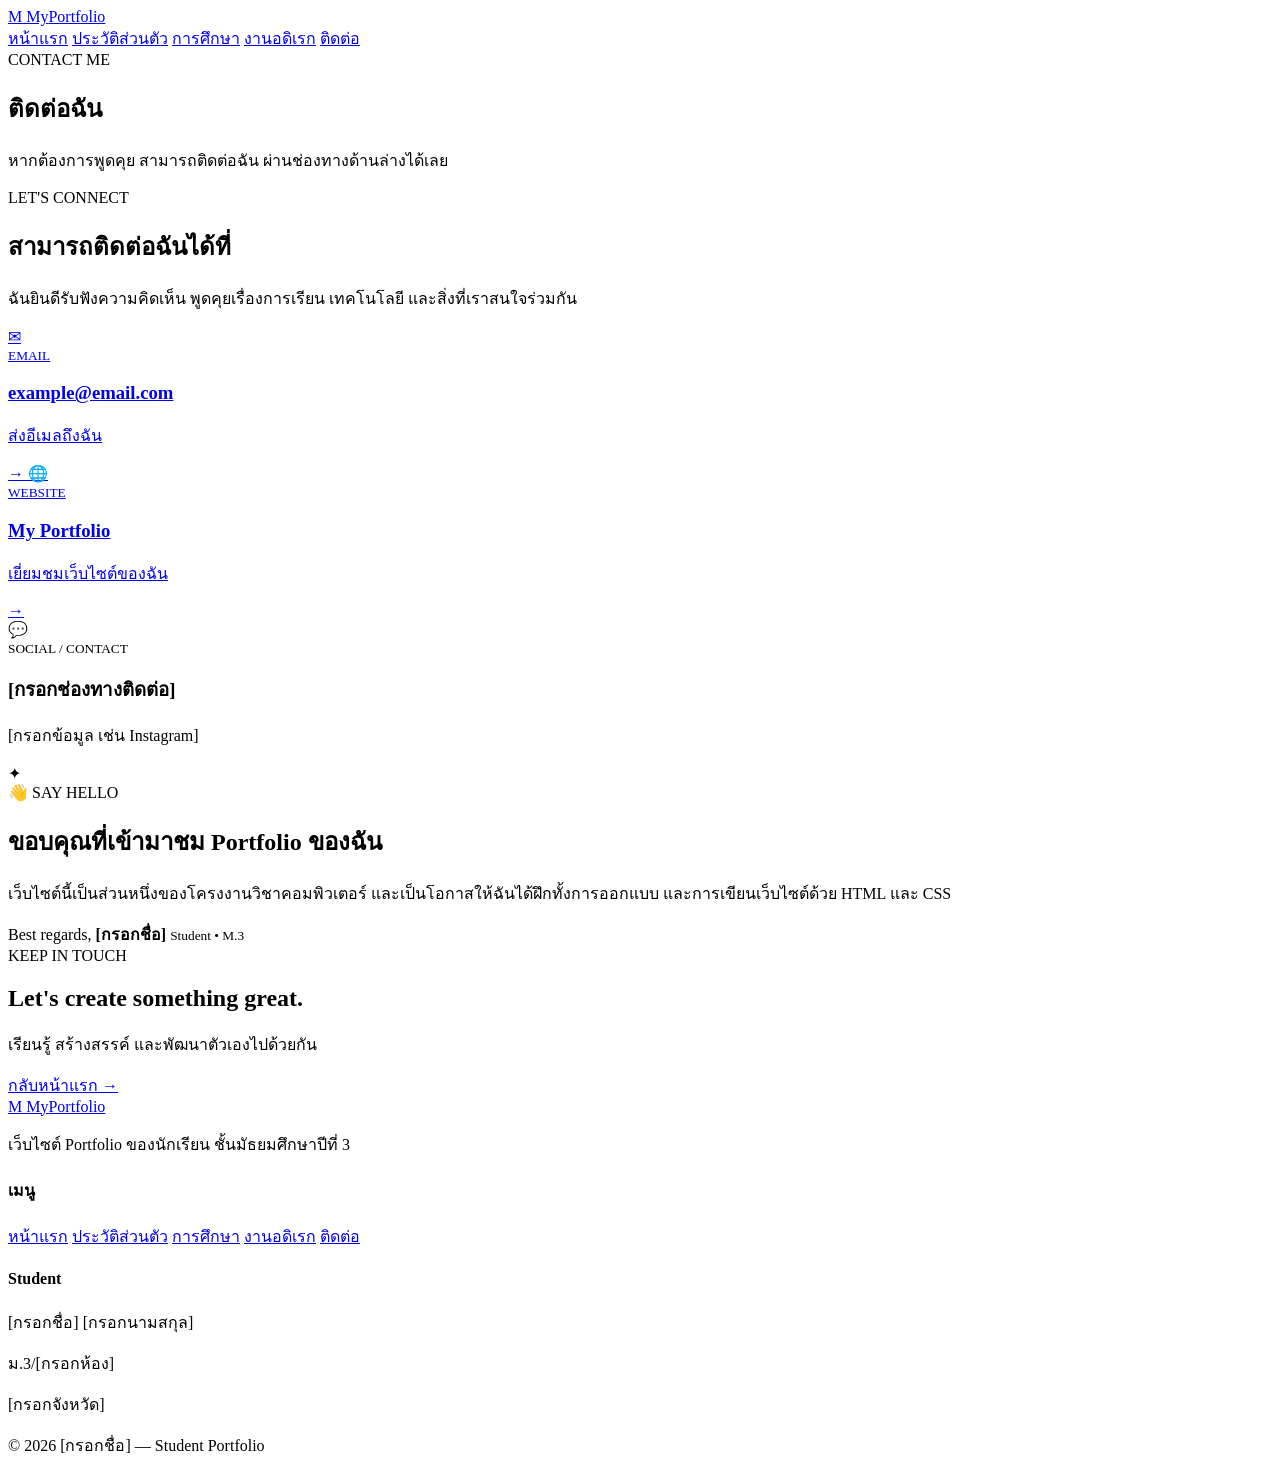
==== contact.html @ 4e45c9f6 "Create contact.html" ====
<!DOCTYPE html>
<html lang="th">
<head>
    <meta charset="UTF-8">
    <meta name="viewport" content="width=device-width, initial-scale=1.0">
    <meta name="description" content="ช่องทางติดต่อและข้อมูลการติดต่อของนักเรียน">
    <title>My Portfolio | ติดต่อ</title>
    <link rel="stylesheet" href="style.css">
</head>

<body>

    <header class="site-header">
        <nav class="navbar container">
            <a href="index.html" class="logo">
                <span class="logo-mark">M</span>
                <span>My<span class="logo-blue">Portfolio</span></span>
            </a>

            <div class="nav-links">
                <a href="index.html">หน้าแรก</a>
                <a href="profile.html">ประวัติส่วนตัว</a>
                <a href="education.html">การศึกษา</a>
                <a href="hobby.html">งานอดิเรก</a>
                <a href="contact.html" class="active">ติดต่อ</a>
            </div>
        </nav>
    </header>

    <main>

        <section class="page-hero contact-hero">
            <div class="page-hero-shape shape-left"></div>
            <div class="page-hero-shape shape-right"></div>

            <div class="container page-hero-content">
                <span class="section-label">CONTACT ME</span>
                <h1>ติดต่อฉัน</h1>
                <p>
                    หากต้องการพูดคุย สามารถติดต่อฉัน
                    ผ่านช่องทางด้านล่างได้เลย
                </p>
            </div>
        </section>

        <section class="section contact-section">
            <div class="container">

                <div class="contact-intro">
                    <span class="section-label">LET'S CONNECT</span>
                    <h2>สามารถติดต่อฉันได้ที่</h2>
                    <p>
                        ฉันยินดีรับฟังความคิดเห็น พูดคุยเรื่องการเรียน
                        เทคโนโลยี และสิ่งที่เราสนใจร่วมกัน
                    </p>
                </div>

                <div class="contact-layout">

                    <div class="contact-cards">

                        <a
                            href="mailto:example@email.com"
                            class="contact-card"
                        >
                            <span class="contact-icon email-icon">✉</span>

                            <div>
                                <small>EMAIL</small>
                                <h3>example@email.com</h3>
                                <p>ส่งอีเมลถึงฉัน</p>
                            </div>

                            <span class="contact-arrow">→</span>
                        </a>

                        <a
                            href="https://example.com"
                            class="contact-card"
                            target="_blank"
                            rel="noopener noreferrer"
                        >
                            <span class="contact-icon web-icon">🌐</span>

                            <div>
                                <small>WEBSITE</small>
                                <h3>My Portfolio</h3>
                                <p>เยี่ยมชมเว็บไซต์ของฉัน</p>
                            </div>

                            <span class="contact-arrow">→</span>
                        </a>

                        <div class="contact-card">
                            <span class="contact-icon social-icon">💬</span>

                            <div>
                                <small>SOCIAL / CONTACT</small>
                                <h3>[กรอกช่องทางติดต่อ]</h3>
                                <p>[กรอกข้อมูล เช่น Instagram]</p>
                            </div>

                            <span class="contact-arrow">✦</span>
                        </div>

                    </div>

                    <div class="contact-message-card">

                        <div class="message-decoration"></div>

                        <span class="message-icon">👋</span>

                        <span class="section-label light-label">
                            SAY HELLO
                        </span>

                        <h2>ขอบคุณที่เข้ามาชม Portfolio ของฉัน</h2>

                        <p>
                            เว็บไซต์นี้เป็นส่วนหนึ่งของโครงงานวิชาคอมพิวเตอร์
                            และเป็นโอกาสให้ฉันได้ฝึกทั้งการออกแบบ
                            และการเขียนเว็บไซต์ด้วย HTML และ CSS
                        </p>

                        <div class="message-signature">
                            <span>Best regards,</span>
                            <strong>[กรอกชื่อ]</strong>
                            <small>Student • M.3</small>
                        </div>

                    </div>

                </div>

            </div>
        </section>

        <section class="section contact-cta-section">
            <div class="container">

                <div class="contact-cta">

                    <div>
                        <span class="section-label">KEEP IN TOUCH</span>
                        <h2>Let's create something great.</h2>
                        <p>
                            เรียนรู้ สร้างสรรค์ และพัฒนาตัวเองไปด้วยกัน
                        </p>
                    </div>

                    <a href="index.html" class="btn btn-white">
                        กลับหน้าแรก →
                    </a>

                </div>

            </div>
        </section>

    </main>

    <footer class="footer">
        <div class="container footer-grid">

            <div class="footer-brand">
                <a href="index.html" class="logo logo-footer">
                    <span class="logo-mark">M</span>
                    <span>My<span class="logo-blue">Portfolio</span></span>
                </a>

                <p>
                    เว็บไซต์ Portfolio ของนักเรียน
                    ชั้นมัธยมศึกษาปีที่ 3
                </p>
            </div>

            <div class="footer-links">
                <h4>เมนู</h4>
                <a href="index.html">หน้าแรก</a>
                <a href="profile.html">ประวัติส่วนตัว</a>
                <a href="education.html">การศึกษา</a>
                <a href="hobby.html">งานอดิเรก</a>
                <a href="contact.html">ติดต่อ</a>
            </div>

            <div class="footer-info">
                <h4>Student</h4>
                <p>[กรอกชื่อ] [กรอกนามสกุล]</p>
                <p>ม.3/[กรอกห้อง]</p>
                <p>[กรอกจังหวัด]</p>
            </div>

        </div>

        <div class="footer-bottom">
            <div class="container">
                <p>© 2026 [กรอกชื่อ] — Student Portfolio</p>
            </div>
        </div>
    </footer>

</body>
</html>
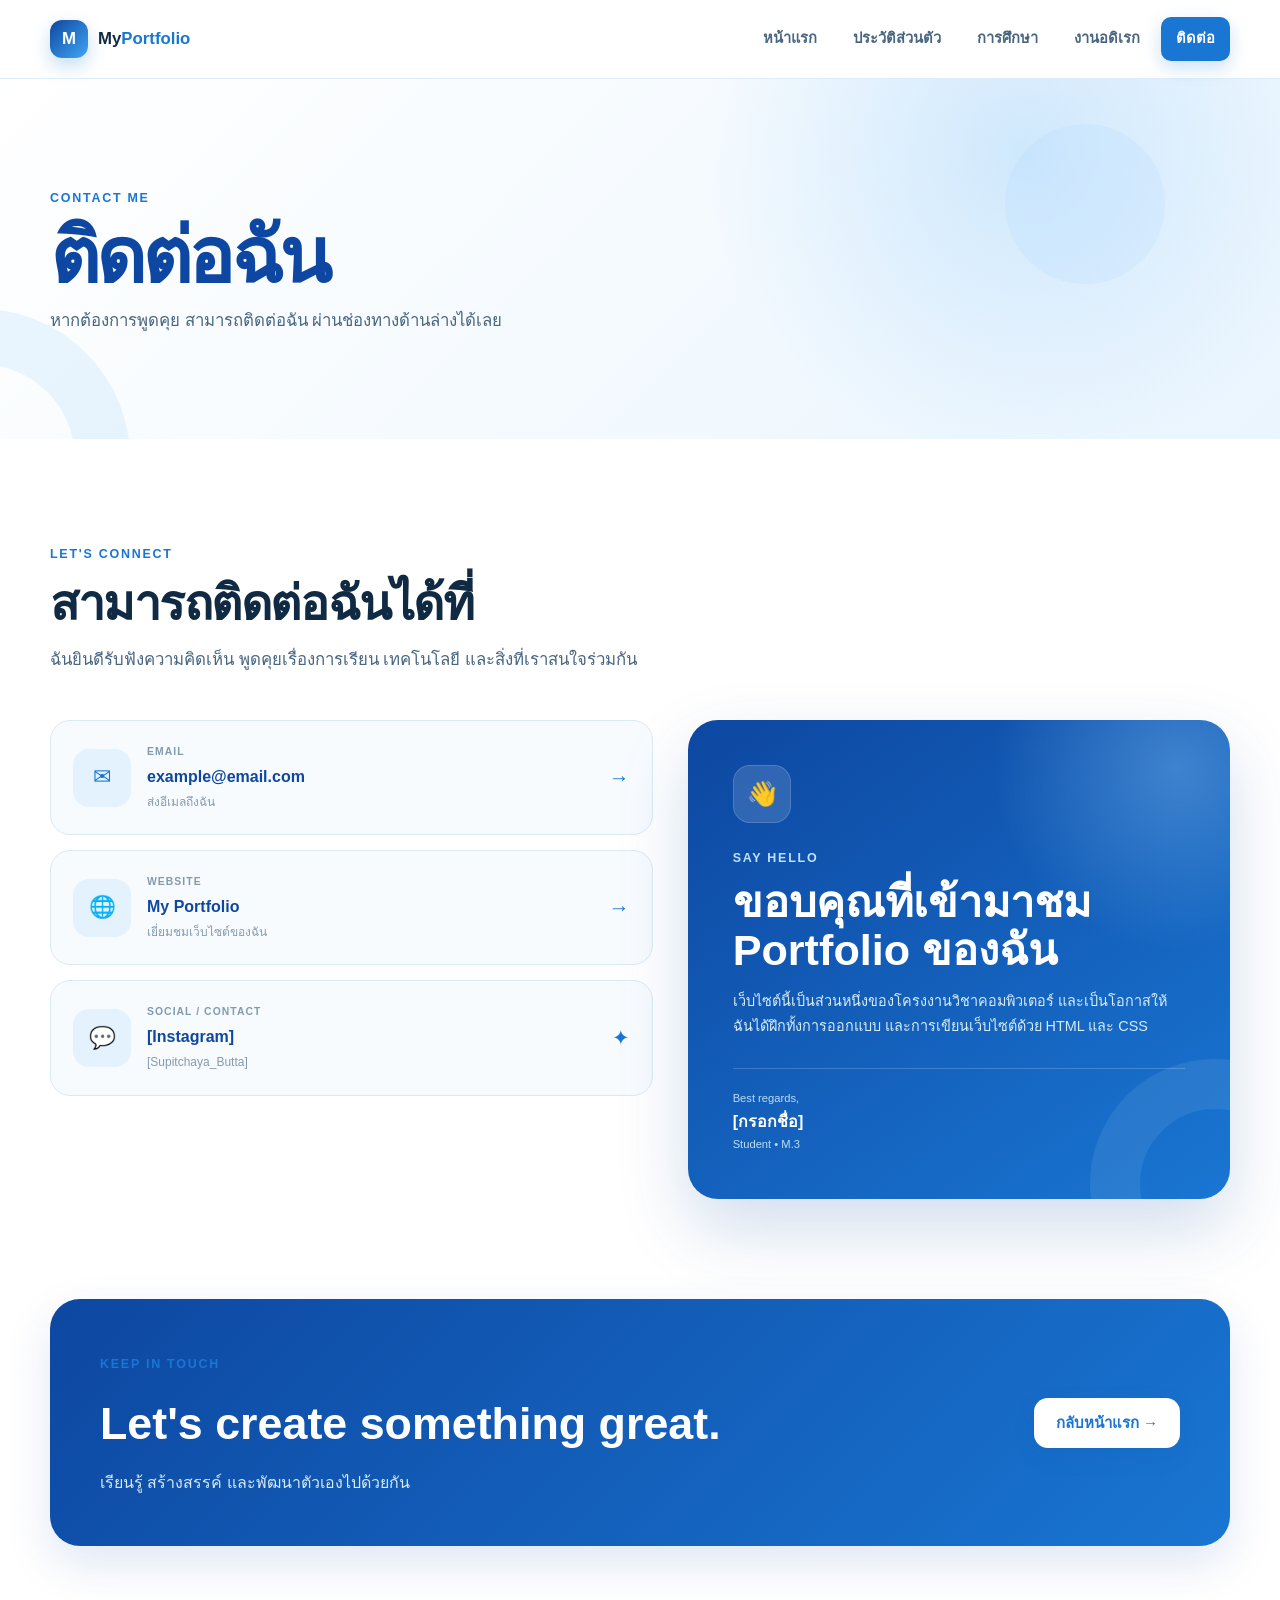
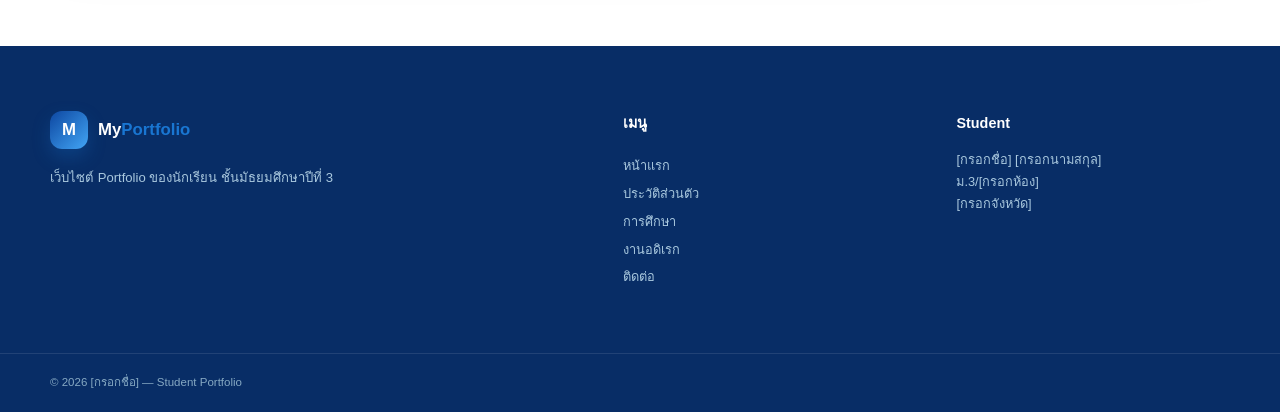
==== commit 7bd2cb46: "Update contact.html" ====
--- a/contact.html
+++ b/contact.html
@@ -60,7 +60,7 @@
                     <div class="contact-cards">
 
                         <a
-                            href="mailto:example@email.com"
+                            href="mailto:gamhom181154@email.com"
                             class="contact-card"
                         >
                             <span class="contact-icon email-icon">✉</span>
@@ -96,8 +96,8 @@
 
                             <div>
                                 <small>SOCIAL / CONTACT</small>
-                                <h3>[กรอกช่องทางติดต่อ]</h3>
-                                <p>[กรอกข้อมูล เช่น Instagram]</p>
+                                <h3>[Instagram]</h3>
+                                <p>[Supitchaya_Butta]</p>
                             </div>
 
                             <span class="contact-arrow">✦</span>
--- a/style.css
+++ b/style.css
@@ -0,0 +1,2554 @@
+/* =========================================================
+   MY PORTFOLIO
+   Modern Student Portfolio Website
+   HTML5 + CSS3
+   ========================================================= */
+
+/* =========================
+   1. VARIABLES
+   ========================= */
+
+:root {
+    --navy: #0D47A1;
+    --blue: #1976D2;
+    --light-blue: #42A5F5;
+    --soft-blue: #90CAF9;
+    --pale-blue: #E3F2FD;
+    --white: #FFFFFF;
+
+    --text-dark: #102A43;
+    --text: #486581;
+    --text-light: #829AB1;
+
+    --background: #F7FAFC;
+    --background-blue: #F1F8FE;
+    --border: #D9EAF7;
+
+    --shadow-sm: 0 8px 24px rgba(13, 71, 161, 0.08);
+    --shadow-md: 0 18px 45px rgba(13, 71, 161, 0.13);
+    --shadow-lg: 0 30px 70px rgba(13, 71, 161, 0.18);
+
+    --radius-sm: 12px;
+    --radius-md: 20px;
+    --radius-lg: 30px;
+    --radius-xl: 40px;
+
+    --container: 1180px;
+
+    --transition: 0.3s ease;
+}
+
+
+/* =========================
+   2. RESET
+   ========================= */
+
+* {
+    margin: 0;
+    padding: 0;
+    box-sizing: border-box;
+}
+
+html {
+    scroll-behavior: smooth;
+}
+
+body {
+    font-family:
+        "Segoe UI",
+        Tahoma,
+        Arial,
+        sans-serif;
+
+    color: var(--text-dark);
+    background: var(--background);
+    line-height: 1.7;
+    overflow-x: hidden;
+}
+
+img {
+    display: block;
+    max-width: 100%;
+}
+
+a {
+    color: inherit;
+    text-decoration: none;
+}
+
+button,
+a {
+    -webkit-tap-highlight-color: transparent;
+}
+
+::selection {
+    color: var(--white);
+    background: var(--blue);
+}
+
+
+/* =========================
+   3. GLOBAL
+   ========================= */
+
+.container {
+    width: min(100% - 40px, var(--container));
+    margin: 0 auto;
+}
+
+.section {
+    padding: 100px 0;
+}
+
+.section-heading {
+    max-width: 680px;
+    margin-bottom: 55px;
+}
+
+.section-heading.centered {
+    margin-left: auto;
+    margin-right: auto;
+    text-align: center;
+}
+
+.section-heading h2,
+.contact-intro h2,
+.interest-text h2,
+.about-heading h2 {
+    font-size: clamp(2rem, 4vw, 3rem);
+    line-height: 1.15;
+    letter-spacing: -0.03em;
+    color: var(--text-dark);
+    margin: 10px 0 15px;
+}
+
+.section-heading p,
+.contact-intro p {
+    color: var(--text);
+    font-size: 1.05rem;
+}
+
+.section-label {
+    display: inline-flex;
+    align-items: center;
+    gap: 8px;
+
+    color: var(--blue);
+    font-size: 0.78rem;
+    font-weight: 800;
+    letter-spacing: 0.14em;
+}
+
+.light-label {
+    color: #BFE3FF;
+}
+
+.text-blue {
+    color: var(--blue);
+}
+
+.text-link {
+    display: inline-flex;
+    margin-top: 15px;
+    color: var(--blue);
+    font-weight: 700;
+    transition: var(--transition);
+}
+
+.text-link:hover {
+    gap: 6px;
+    color: var(--navy);
+}
+
+
+/* =========================
+   4. NAVIGATION
+   ========================= */
+
+.site-header {
+    position: sticky;
+    top: 0;
+    z-index: 1000;
+
+    background: rgba(255, 255, 255, 0.9);
+    backdrop-filter: blur(16px);
+    -webkit-backdrop-filter: blur(16px);
+
+    border-bottom: 1px solid rgba(217, 234, 247, 0.85);
+}
+
+.navbar {
+    min-height: 78px;
+
+    display: flex;
+    align-items: center;
+    justify-content: space-between;
+    gap: 30px;
+}
+
+.logo {
+    display: inline-flex;
+    align-items: center;
+    gap: 10px;
+
+    font-size: 1.05rem;
+    font-weight: 800;
+    color: var(--text-dark);
+    white-space: nowrap;
+}
+
+.logo-mark {
+    width: 38px;
+    height: 38px;
+
+    display: grid;
+    place-items: center;
+
+    color: var(--white);
+    background: linear-gradient(
+        135deg,
+        var(--navy),
+        var(--light-blue)
+    );
+
+    border-radius: 12px;
+    box-shadow: 0 8px 18px rgba(25, 118, 210, 0.25);
+}
+
+.logo-blue {
+    color: var(--blue);
+}
+
+.nav-links {
+    display: flex;
+    align-items: center;
+    gap: 6px;
+}
+
+.nav-links a {
+    position: relative;
+
+    padding: 9px 15px;
+
+    color: var(--text);
+    font-size: 0.92rem;
+    font-weight: 600;
+
+    border-radius: 10px;
+    transition: var(--transition);
+}
+
+.nav-links a:hover {
+    color: var(--blue);
+    background: var(--pale-blue);
+}
+
+.nav-links a.active {
+    color: var(--white);
+    background: var(--blue);
+    box-shadow: 0 7px 18px rgba(25, 118, 210, 0.22);
+}
+
+
+/* =========================
+   5. BUTTONS
+   ========================= */
+
+.btn {
+    display: inline-flex;
+    align-items: center;
+    justify-content: center;
+    gap: 10px;
+
+    min-height: 50px;
+    padding: 0 22px;
+
+    border-radius: 14px;
+
+    font-size: 0.94rem;
+    font-weight: 750;
+
+    transition:
+        transform var(--transition),
+        box-shadow var(--transition),
+        background var(--transition),
+        color var(--transition);
+}
+
+.btn:hover {
+    transform: translateY(-3px);
+}
+
+.btn-primary {
+    color: var(--white);
+    background: linear-gradient(
+        135deg,
+        var(--navy),
+        var(--blue)
+    );
+
+    box-shadow: 0 12px 25px rgba(25, 118, 210, 0.24);
+}
+
+.btn-primary:hover {
+    box-shadow: 0 17px 30px rgba(25, 118, 210, 0.32);
+}
+
+.btn-outline {
+    color: var(--blue);
+    background: var(--white);
+    border: 1px solid var(--border);
+}
+
+.btn-outline:hover {
+    border-color: var(--soft-blue);
+    background: var(--pale-blue);
+}
+
+.btn-white {
+    color: var(--blue);
+    background: var(--white);
+    box-shadow: var(--shadow-sm);
+}
+
+.btn-white:hover {
+    box-shadow: var(--shadow-md);
+}
+
+
+/* =========================
+   6. HERO
+   ========================= */
+
+.hero {
+    position: relative;
+    min-height: 720px;
+
+    display: flex;
+    align-items: center;
+
+    overflow: hidden;
+
+    background:
+        radial-gradient(
+            circle at 80% 20%,
+            rgba(144, 202, 249, 0.34),
+            transparent 27%
+        ),
+        linear-gradient(
+            135deg,
+            #FFFFFF 0%,
+            #F4FAFF 55%,
+            #EAF5FE 100%
+        );
+}
+
+.hero::before {
+    content: "";
+    position: absolute;
+
+    width: 500px;
+    height: 500px;
+
+    right: -220px;
+    bottom: -260px;
+
+    border: 70px solid rgba(144, 202, 249, 0.18);
+    border-radius: 50%;
+}
+
+.hero-grid {
+    position: relative;
+    z-index: 2;
+
+    display: grid;
+    grid-template-columns: 1.05fr 0.95fr;
+    align-items: center;
+    gap: 70px;
+
+    padding: 80px 0;
+}
+
+.hero-content {
+    max-width: 650px;
+}
+
+.eyebrow {
+    display: inline-flex;
+    align-items: center;
+    gap: 9px;
+
+    padding: 7px 12px;
+
+    color: var(--blue);
+    background: rgba(227, 242, 253, 0.8);
+
+    border: 1px solid #C9E5F8;
+    border-radius: 100px;
+
+    font-size: 0.72rem;
+    font-weight: 800;
+    letter-spacing: 0.13em;
+}
+
+.status-dot {
+    width: 8px;
+    height: 8px;
+
+    background: #4CAF50;
+    border-radius: 50%;
+
+    box-shadow: 0 0 0 5px rgba(76, 175, 80, 0.12);
+}
+
+.hero-small-text {
+    margin-top: 30px;
+    margin-bottom: 4px;
+
+    color: var(--text);
+    font-size: 1.05rem;
+}
+
+.hero h1 {
+    margin-bottom: 20px;
+
+    color: var(--navy);
+
+    font-size: clamp(3.4rem, 7vw, 6.2rem);
+    line-height: 0.98;
+    letter-spacing: -0.06em;
+}
+
+.hero h1 span {
+    display: block;
+    color: var(--text-dark);
+}
+
+.hero-description {
+    max-width: 590px;
+
+    color: var(--text);
+    font-size: 1.08rem;
+}
+
+.hero-buttons {
+    display: flex;
+    flex-wrap: wrap;
+    gap: 12px;
+
+    margin-top: 32px;
+}
+
+.hero-highlights {
+    display: flex;
+    gap: 34px;
+
+    margin-top: 42px;
+}
+
+.hero-highlights div {
+    display: flex;
+    flex-direction: column;
+}
+
+.hero-highlights strong {
+    color: var(--navy);
+    font-size: 1.3rem;
+}
+
+.hero-highlights span {
+    color: var(--text-light);
+    font-size: 0.78rem;
+}
+
+.hero-visual {
+    position: relative;
+    min-height: 560px;
+
+    display: grid;
+    place-items: center;
+}
+
+.profile-blob {
+    position: absolute;
+
+    width: 440px;
+    height: 440px;
+
+    background: linear-gradient(
+        145deg,
+        #DFF2FF,
+        #B8DEFA
+    );
+
+    border-radius: 47% 53% 55% 45% / 53% 45% 55% 47%;
+
+    transform: rotate(8deg);
+}
+
+.profile-orbit {
+    position: absolute;
+
+    border: 1px solid rgba(25, 118, 210, 0.18);
+    border-radius: 50%;
+}
+
+.orbit-one {
+    width: 500px;
+    height: 500px;
+}
+
+.orbit-two {
+    width: 580px;
+    height: 580px;
+    border-style: dashed;
+}
+
+.profile-frame {
+    position: relative;
+    z-index: 3;
+
+    width: 330px;
+    height: 410px;
+
+    overflow: visible;
+
+    border: 9px solid var(--white);
+    border-radius: 150px 150px 35px 35px;
+
+    background: var(--white);
+    box-shadow: var(--shadow-lg);
+
+    transform: rotate(2deg);
+    transition: var(--transition);
+}
+
+.profile-frame:hover {
+    transform: rotate(0deg) translateY(-6px);
+    box-shadow: 0 35px 80px rgba(13, 71, 161, 0.22);
+}
+
+.profile-frame img {
+    width: 100%;
+    height: 100%;
+    object-fit: cover;
+
+    border-radius: 140px 140px 27px 27px;
+}
+
+.profile-badge {
+    position: absolute;
+    left: -55px;
+    bottom: 35px;
+
+    display: flex;
+    align-items: center;
+    gap: 10px;
+
+    padding: 12px 15px;
+
+    background: rgba(255, 255, 255, 0.94);
+    backdrop-filter: blur(10px);
+
+    border: 1px solid var(--border);
+    border-radius: 15px;
+
+    box-shadow: var(--shadow-md);
+
+    transform: rotate(-2deg);
+}
+
+.badge-icon {
+    width: 34px;
+    height: 34px;
+
+    display: grid;
+    place-items: center;
+
+    color: var(--white);
+    background: var(--blue);
+    border-radius: 10px;
+}
+
+.profile-badge strong,
+.profile-badge small {
+    display: block;
+}
+
+.profile-badge strong {
+    font-size: 0.78rem;
+}
+
+.profile-badge small {
+    color: var(--text-light);
+    font-size: 0.67rem;
+}
+
+.floating-card {
+    position: absolute;
+    z-index: 5;
+
+    display: flex;
+    align-items: center;
+    gap: 10px;
+
+    padding: 12px 15px;
+
+    background: rgba(255, 255, 255, 0.95);
+
+    border: 1px solid var(--border);
+    border-radius: 15px;
+
+    box-shadow: var(--shadow-md);
+
+    animation: floating 4s ease-in-out infinite;
+}
+
+.floating-card > span {
+    font-size: 1.3rem;
+}
+
+.floating-card strong,
+.floating-card small {
+    display: block;
+}
+
+.floating-card strong {
+    font-size: 0.8rem;
+}
+
+.floating-card small {
+    color: var(--text-light);
+    font-size: 0.68rem;
+}
+
+.floating-card-top {
+    top: 65px;
+    right: 20px;
+}
+
+.floating-card-bottom {
+    right: 10px;
+    bottom: 60px;
+
+    animation-delay: -2s;
+}
+
+.hero-decoration {
+    position: absolute;
+    border-radius: 50%;
+}
+
+.hero-decoration-one {
+    width: 14px;
+    height: 14px;
+    top: 150px;
+    left: 8%;
+    background: var(--light-blue);
+}
+
+.hero-decoration-two {
+    width: 9px;
+    height: 9px;
+    right: 8%;
+    top: 35%;
+    background: var(--navy);
+}
+
+
+/* =========================
+   7. INTRO SECTION
+   ========================= */
+
+.intro-section {
+    background: var(--white);
+}
+
+.intro-grid {
+    display: grid;
+    grid-template-columns: repeat(3, 1fr);
+    gap: 22px;
+}
+
+.intro-feature {
+    position: relative;
+
+    display: grid;
+    grid-template-columns: 45px 1fr;
+    gap: 15px;
+
+    min-height: 250px;
+    padding: 30px;
+
+    overflow: hidden;
+
+    background: #F8FBFE;
+    border: 1px solid var(--border);
+    border-radius: var(--radius-lg);
+
+    transition: var(--transition);
+}
+
+.intro-feature::after {
+    content: "";
+    position: absolute;
+
+    width: 100px;
+    height: 100px;
+
+    right: -45px;
+    bottom: -45px;
+
+    background: var(--pale-blue);
+    border-radius: 50%;
+}
+
+.intro-feature:hover {
+    transform: translateY(-7px);
+    background: var(--white);
+    box-shadow: var(--shadow-md);
+}
+
+.intro-feature-blue {
+    color: var(--white);
+    background: linear-gradient(
+        145deg,
+        var(--navy),
+        var(--blue)
+    );
+
+    border-color: transparent;
+}
+
+.intro-feature-blue:hover {
+    background: linear-gradient(
+        145deg,
+        #0A3D8B,
+        var(--blue)
+    );
+}
+
+.feature-number {
+    color: var(--soft-blue);
+    font-size: 0.75rem;
+    font-weight: 800;
+}
+
+.feature-icon {
+    display: block;
+    margin-bottom: 12px;
+    font-size: 2rem;
+}
+
+.intro-feature h3 {
+    margin-bottom: 8px;
+    font-size: 1.25rem;
+}
+
+.intro-feature p {
+    color: var(--text);
+    font-size: 0.9rem;
+}
+
+.intro-feature-blue p {
+    color: #D7ECFA;
+}
+
+.intro-feature-blue .text-link {
+    color: var(--white);
+}
+
+
+/* =========================
+   8. CTA
+   ========================= */
+
+.cta-section {
+    padding: 30px 0 100px;
+    background: var(--white);
+}
+
+.cta-box {
+    position: relative;
+
+    display: flex;
+    align-items: center;
+    justify-content: space-between;
+    gap: 30px;
+
+    padding: 50px 55px;
+
+    overflow: hidden;
+
+    color: var(--white);
+    background:
+        radial-gradient(
+            circle at 85% 20%,
+            rgba(144, 202, 249, 0.3),
+            transparent 28%
+        ),
+        linear-gradient(
+            135deg,
+            var(--navy),
+            var(--blue)
+        );
+
+    border-radius: var(--radius-xl);
+    box-shadow: var(--shadow-lg);
+}
+
+.cta-box::after {
+    content: "";
+
+    position: absolute;
+    right: -70px;
+    bottom: -100px;
+
+    width: 250px;
+    height: 250px;
+
+    border: 50px solid rgba(255, 255, 255, 0.07);
+    border-radius: 50%;
+}
+
+.cta-box h2 {
+    margin: 8px 0;
+
+    font-size: clamp(1.8rem, 4vw, 2.7rem);
+    line-height: 1.1;
+}
+
+.cta-box p {
+    color: #D6ECFA;
+}
+
+
+/* =========================
+   9. PAGE HERO
+   ========================= */
+
+.page-hero {
+    position: relative;
+    min-height: 360px;
+
+    display: flex;
+    align-items: center;
+
+    overflow: hidden;
+
+    background:
+        radial-gradient(
+            circle at 80% 20%,
+            rgba(144, 202, 249, 0.35),
+            transparent 30%
+        ),
+        linear-gradient(
+            135deg,
+            #FFFFFF,
+            #EAF5FE
+        );
+}
+
+.page-hero-content {
+    position: relative;
+    z-index: 2;
+
+    padding: 80px 0;
+}
+
+.page-hero h1 {
+    max-width: 800px;
+
+    margin: 8px 0 12px;
+
+    color: var(--navy);
+    font-size: clamp(2.8rem, 6vw, 5rem);
+    line-height: 1;
+    letter-spacing: -0.05em;
+}
+
+.page-hero p {
+    max-width: 650px;
+
+    color: var(--text);
+    font-size: 1.05rem;
+}
+
+.page-hero-shape {
+    position: absolute;
+    border-radius: 50%;
+}
+
+.shape-left {
+    width: 300px;
+    height: 300px;
+
+    left: -170px;
+    bottom: -170px;
+
+    border: 55px solid rgba(66, 165, 245, 0.1);
+}
+
+.shape-right {
+    width: 160px;
+    height: 160px;
+
+    right: 9%;
+    top: 45px;
+
+    background: rgba(144, 202, 249, 0.13);
+}
+
+
+/* =========================
+   10. PROFILE
+   ========================= */
+
+.profile-section {
+    background: var(--white);
+}
+
+.profile-layout {
+    display: grid;
+    grid-template-columns: 0.8fr 1.2fr;
+    gap: 85px;
+    align-items: center;
+}
+
+.profile-photo-column {
+    max-width: 440px;
+}
+
+.large-profile-frame {
+    position: relative;
+
+    width: min(100%, 390px);
+    margin: 0 auto;
+
+    padding: 12px;
+
+    background: var(--white);
+    border: 1px solid var(--border);
+    border-radius: 35px;
+
+    box-shadow: var(--shadow-md);
+}
+
+.large-profile-frame img {
+    width: 100%;
+    aspect-ratio: 4 / 5;
+    object-fit: cover;
+
+    border-radius: 25px;
+}
+
+.photo-decoration {
+    position: absolute;
+
+    width: 95px;
+    height: 95px;
+
+    left: -32px;
+    top: -30px;
+
+    z-index: -1;
+
+    background: var(--pale-blue);
+    border-radius: 50%;
+}
+
+.profile-caption {
+    display: flex;
+    align-items: flex-start;
+    gap: 15px;
+
+    width: 90%;
+
+    margin: 20px auto 0;
+}
+
+.caption-line {
+    width: 35px;
+    height: 2px;
+    margin-top: 10px;
+
+    background: var(--blue);
+}
+
+.profile-caption strong {
+    display: block;
+    color: var(--navy);
+    font-size: 0.9rem;
+}
+
+.profile-caption p {
+    color: var(--text-light);
+    font-size: 0.78rem;
+}
+
+.profile-info-column h2 {
+    margin: 10px 0 18px;
+
+    font-size: clamp(2.3rem, 5vw, 4rem);
+    line-height: 1.05;
+    letter-spacing: -0.04em;
+}
+
+.lead-text {
+    max-width: 650px;
+
+    color: var(--text);
+    font-size: 1.03rem;
+}
+
+.info-grid {
+    display: grid;
+    grid-template-columns: repeat(2, 1fr);
+    gap: 12px;
+
+    margin-top: 30px;
+}
+
+.info-item {
+    display: flex;
+    align-items: center;
+    gap: 12px;
+
+    padding: 15px;
+
+    background: #F8FBFE;
+    border: 1px solid var(--border);
+    border-radius: 15px;
+
+    transition: var(--transition);
+}
+
+.info-item:hover {
+    transform: translateY(-3px);
+    background: var(--white);
+    box-shadow: var(--shadow-sm);
+}
+
+.info-icon {
+    width: 40px;
+    height: 40px;
+
+    flex: 0 0 40px;
+
+    display: grid;
+    place-items: center;
+
+    background: var(--pale-blue);
+    border-radius: 12px;
+}
+
+.info-item small,
+.info-item strong {
+    display: block;
+}
+
+.info-item small {
+    color: var(--text-light);
+    font-size: 0.68rem;
+}
+
+.info-item strong {
+    color: var(--text-dark);
+    font-size: 0.82rem;
+}
+
+
+/* =========================
+   11. ABOUT
+   ========================= */
+
+.about-section {
+    background: var(--background-blue);
+}
+
+.about-card {
+    position: relative;
+
+    padding: 55px;
+
+    overflow: hidden;
+
+    background: var(--white);
+    border: 1px solid var(--border);
+    border-radius: var(--radius-xl);
+
+    box-shadow: var(--shadow-sm);
+}
+
+.about-card::before {
+    content: "";
+
+    position: absolute;
+    width: 220px;
+    height: 220px;
+
+    right: -100px;
+    top: -100px;
+
+    background: var(--pale-blue);
+    border-radius: 50%;
+}
+
+.about-heading {
+    position: relative;
+    z-index: 1;
+
+    display: flex;
+    align-items: center;
+    gap: 18px;
+
+    margin-bottom: 25px;
+}
+
+.about-heading h2 {
+    margin: 5px 0 0;
+}
+
+.about-icon {
+    width: 58px;
+    height: 58px;
+
+    display: grid;
+    place-items: center;
+
+    background: var(--pale-blue);
+    border-radius: 18px;
+
+    font-size: 1.5rem;
+}
+
+.about-content {
+    position: relative;
+    z-index: 1;
+
+    max-width: 850px;
+}
+
+.about-content p {
+    margin-bottom: 15px;
+    color: var(--text);
+}
+
+.quote-box {
+    position: relative;
+    z-index: 1;
+
+    display: flex;
+    align-items: center;
+    gap: 15px;
+
+    max-width: 850px;
+
+    margin-top: 30px;
+    padding: 22px 25px;
+
+    background: #F3F9FE;
+    border-left: 4px solid var(--blue);
+    border-radius: 0 15px 15px 0;
+}
+
+.quote-box > span {
+    color: var(--blue);
+    font-size: 2.8rem;
+    line-height: 1;
+}
+
+.quote-box p {
+    color: var(--navy);
+    font-weight: 700;
+}
+
+
+/* =========================
+   12. STATS
+   ========================= */
+
+.mini-stats-section {
+    background: var(--background-blue);
+    padding-top: 0;
+}
+
+.stats-grid {
+    display: grid;
+    grid-template-columns: repeat(3, 1fr);
+    gap: 20px;
+}
+
+.stat-card {
+    display: grid;
+    grid-template-columns: auto 1fr;
+    grid-template-rows: 1fr 1fr;
+    column-gap: 15px;
+
+    padding: 24px;
+
+    background: var(--white);
+    border: 1px solid var(--border);
+    border-radius: 20px;
+}
+
+.stat-icon {
+    grid-row: 1 / 3;
+
+    width: 55px;
+    height: 55px;
+
+    display: grid;
+    place-items: center;
+
+    background: var(--pale-blue);
+    border-radius: 15px;
+
+    font-size: 1.4rem;
+}
+
+.stat-card strong {
+    color: var(--navy);
+    font-size: 1.1rem;
+}
+
+.stat-card > span:last-child {
+    color: var(--text-light);
+    font-size: 0.78rem;
+}
+
+
+/* =========================
+   13. EDUCATION TIMELINE
+   ========================= */
+
+.timeline-section {
+    background: var(--white);
+}
+
+.timeline {
+    position: relative;
+
+    max-width: 900px;
+    margin: 0 auto;
+}
+
+.timeline::before {
+    content: "";
+
+    position: absolute;
+
+    width: 2px;
+
+    left: 40px;
+    top: 25px;
+    bottom: 25px;
+
+    background:
+        linear-gradient(
+            to bottom,
+            var(--soft-blue),
+            var(--blue),
+            var(--navy)
+        );
+}
+
+.timeline-item {
+    position: relative;
+
+    display: grid;
+    grid-template-columns: 82px 1fr;
+    gap: 30px;
+
+    margin-bottom: 35px;
+}
+
+.timeline-item:last-child {
+    margin-bottom: 0;
+}
+
+.timeline-marker {
+    position: relative;
+    z-index: 2;
+
+    width: 82px;
+    height: 82px;
+
+    display: grid;
+    place-items: center;
+
+    background: var(--white);
+    border: 2px solid var(--soft-blue);
+    border-radius: 50%;
+
+    box-shadow: 0 0 0 9px rgba(227, 242, 253, 0.8);
+}
+
+.timeline-marker span {
+    color: var(--blue);
+    font-size: 0.78rem;
+    font-weight: 800;
+}
+
+.marker-blue {
+    border-color: var(--blue);
+}
+
+.marker-current {
+    color: var(--white);
+    background: var(--blue);
+    border-color: var(--blue);
+}
+
+.marker-current span {
+    color: var(--white);
+}
+
+.timeline-card {
+    padding: 30px;
+
+    background: #F8FBFE;
+    border: 1px solid var(--border);
+    border-radius: 25px;
+
+    transition: var(--transition);
+}
+
+.timeline-card:hover {
+    transform: translateX(5px);
+    background: var(--white);
+    box-shadow: var(--shadow-md);
+}
+
+.current-card {
+    background:
+        linear-gradient(
+            145deg,
+            #F3F9FE,
+            #FFFFFF
+        );
+
+    border-color: #B9DCF4;
+}
+
+.timeline-year {
+    color: var(--blue);
+    font-size: 0.72rem;
+    font-weight: 800;
+    letter-spacing: 0.1em;
+    text-transform: uppercase;
+}
+
+.timeline-card h3 {
+    margin: 5px 0 16px;
+
+    color: var(--navy);
+    font-size: 1.5rem;
+}
+
+.timeline-school {
+    display: flex;
+    align-items: center;
+    gap: 12px;
+
+    margin-bottom: 15px;
+}
+
+.timeline-school > span {
+    width: 42px;
+    height: 42px;
+
+    display: grid;
+    place-items: center;
+
+    background: var(--pale-blue);
+    border-radius: 12px;
+}
+
+.timeline-school strong {
+    display: block;
+    font-size: 0.9rem;
+}
+
+.timeline-school p {
+    color: var(--text-light);
+    font-size: 0.75rem;
+}
+
+.timeline-card > p {
+    color: var(--text);
+    font-size: 0.9rem;
+}
+
+.current-label {
+    display: inline-flex;
+    align-items: center;
+    gap: 7px;
+
+    margin-bottom: 12px;
+
+    padding: 5px 9px;
+
+    color: var(--blue);
+    background: var(--pale-blue);
+
+    border-radius: 50px;
+
+    font-size: 0.65rem;
+    font-weight: 800;
+}
+
+.current-dot {
+    width: 6px;
+    height: 6px;
+
+    background: #4CAF50;
+    border-radius: 50%;
+}
+
+
+/* =========================
+   14. EDUCATION HIGHLIGHTS
+   ========================= */
+
+.highlight-section {
+    background: var(--background-blue);
+}
+
+.education-highlights {
+    display: grid;
+    grid-template-columns: repeat(4, 1fr);
+    gap: 18px;
+}
+
+.education-highlight {
+    position: relative;
+
+    min-height: 230px;
+    padding: 28px;
+
+    background: var(--white);
+    border: 1px solid var(--border);
+    border-radius: 25px;
+
+    transition: var(--transition);
+}
+
+.education-highlight:hover {
+    transform: translateY(-7px);
+    box-shadow: var(--shadow-md);
+}
+
+.featured-highlight {
+    color: var(--white);
+    background: linear-gradient(
+        145deg,
+        var(--navy),
+        var(--blue)
+    );
+}
+
+.featured-highlight h3,
+.featured-highlight p {
+    color: var(--white);
+}
+
+.highlight-number {
+    position: absolute;
+    top: 20px;
+    right: 22px;
+
+    color: var(--soft-blue);
+    font-size: 0.72rem;
+    font-weight: 800;
+}
+
+.highlight-icon {
+    display: block;
+    margin-top: 28px;
+    margin-bottom: 14px;
+
+    font-size: 2rem;
+}
+
+.education-highlight h3 {
+    margin-bottom: 5px;
+    font-size: 1.15rem;
+}
+
+.education-highlight p {
+    color: var(--text);
+    font-size: 0.85rem;
+}
+
+
+/* =========================
+   15. EDUCATION TABLE
+   ========================= */
+
+.education-table-section {
+    background: var(--white);
+}
+
+.table-wrapper {
+    overflow-x: auto;
+
+    border: 1px solid var(--border);
+    border-radius: 20px;
+
+    box-shadow: var(--shadow-sm);
+}
+
+.education-table {
+    width: 100%;
+    min-width: 650px;
+
+    border-collapse: collapse;
+
+    background: var(--white);
+}
+
+.education-table th,
+.education-table td {
+    padding: 18px 22px;
+    text-align: left;
+
+    border-bottom: 1px solid var(--border);
+}
+
+.education-table th {
+    color: var(--navy);
+    background: var(--pale-blue);
+
+    font-size: 0.78rem;
+    letter-spacing: 0.05em;
+}
+
+.education-table td {
+    color: var(--text);
+    font-size: 0.88rem;
+}
+
+.education-table tbody tr:last-child td {
+    border-bottom: none;
+}
+
+.education-table tbody tr {
+    transition: var(--transition);
+}
+
+.education-table tbody tr:hover {
+    background: #F8FBFE;
+}
+
+.table-current {
+    background: #F8FBFE;
+}
+
+.table-badge {
+    display: inline-flex;
+
+    padding: 5px 10px;
+
+    color: #2E7D32;
+    background: #E8F5E9;
+
+    border-radius: 50px;
+
+    font-size: 0.68rem;
+    font-weight: 800;
+}
+
+.current-badge {
+    color: var(--blue);
+    background: var(--pale-blue);
+}
+
+
+/* =========================
+   16. HOBBY
+   ========================= */
+
+.hobby-section {
+    background: var(--white);
+}
+
+.hobby-grid {
+    display: grid;
+    grid-template-columns: repeat(3, 1fr);
+    gap: 20px;
+}
+
+.hobby-card {
+    position: relative;
+
+    min-height: 290px;
+    padding: 30px;
+
+    overflow: hidden;
+
+    background: #F8FBFE;
+    border: 1px solid var(--border);
+    border-radius: 28px;
+
+    transition:
+        transform var(--transition),
+        box-shadow var(--transition),
+        border-color var(--transition);
+}
+
+.hobby-card::before {
+    content: "";
+
+    position: absolute;
+
+    width: 130px;
+    height: 130px;
+
+    right: -65px;
+    bottom: -65px;
+
+    background: var(--pale-blue);
+    border-radius: 50%;
+
+    transition: var(--transition);
+}
+
+.hobby-card:hover {
+    transform: translateY(-9px);
+    border-color: #B7DDF7;
+    box-shadow: var(--shadow-md);
+}
+
+.hobby-card:hover::before {
+    transform: scale(1.35);
+}
+
+.hobby-top {
+    position: relative;
+    z-index: 1;
+
+    display: flex;
+    align-items: flex-start;
+    justify-content: space-between;
+}
+
+.hobby-icon {
+    width: 60px;
+    height: 60px;
+
+    display: grid;
+    place-items: center;
+
+    background: var(--white);
+    border: 1px solid var(--border);
+    border-radius: 18px;
+
+    font-size: 1.7rem;
+
+    box-shadow: var(--shadow-sm);
+
+    transition: var(--transition);
+}
+
+.hobby-card:hover .hobby-icon {
+    transform: rotate(-5deg) scale(1.08);
+}
+
+.hobby-number {
+    color: var(--soft-blue);
+    font-size: 0.75rem;
+    font-weight: 800;
+}
+
+.hobby-card h3 {
+    position: relative;
+    z-index: 1;
+
+    margin: 25px 0 8px;
+
+    color: var(--navy);
+    font-size: 1.35rem;
+}
+
+.hobby-card p {
+    position: relative;
+    z-index: 1;
+
+    color: var(--text);
+    font-size: 0.88rem;
+}
+
+.hobby-tag {
+    position: relative;
+    z-index: 1;
+
+    display: inline-flex;
+
+    margin-top: 20px;
+    padding: 5px 10px;
+
+    color: var(--blue);
+    background: var(--pale-blue);
+
+    border-radius: 50px;
+
+    font-size: 0.62rem;
+    font-weight: 800;
+    letter-spacing: 0.08em;
+}
+
+.hobby-sport {
+    background: linear-gradient(145deg, #F7FBFF, #EDF8FF);
+}
+
+.hobby-music {
+    background: linear-gradient(145deg, #F8FBFF, #F1F7FF);
+}
+
+.hobby-movie {
+    background: linear-gradient(145deg, #F8FBFF, #EFF9FF);
+}
+
+.hobby-tech {
+    background: linear-gradient(145deg, #F5FAFF, #E9F6FF);
+}
+
+.hobby-photo {
+    background: linear-gradient(145deg, #F9FCFF, #F1F8FE);
+}
+
+
+/* =========================
+   17. INTEREST
+   ========================= */
+
+.interest-section {
+    background: var(--background-blue);
+}
+
+.interest-layout {
+    display: grid;
+    grid-template-columns: 0.9fr 1.1fr;
+    gap: 80px;
+    align-items: center;
+}
+
+.interest-text p {
+    max-width: 540px;
+
+    margin: 20px 0 28px;
+
+    color: var(--text);
+}
+
+.interest-list {
+    display: flex;
+    flex-direction: column;
+    gap: 13px;
+}
+
+.interest-item {
+    display: grid;
+    grid-template-columns: 48px 1fr;
+    gap: 15px;
+    align-items: center;
+
+    padding: 20px;
+
+    background: var(--white);
+    border: 1px solid var(--border);
+    border-radius: 18px;
+
+    transition: var(--transition);
+}
+
+.interest-item:hover {
+    transform: translateX(7px);
+    box-shadow: var(--shadow-sm);
+}
+
+.interest-item > span {
+    width: 45px;
+    height: 45px;
+
+    display: grid;
+    place-items: center;
+
+    color: var(--blue);
+    background: var(--pale-blue);
+
+    border-radius: 12px;
+
+    font-size: 0.75rem;
+    font-weight: 800;
+}
+
+.interest-item strong {
+    display: block;
+    color: var(--navy);
+}
+
+.interest-item p {
+    color: var(--text-light);
+    font-size: 0.78rem;
+}
+
+
+/* =========================
+   18. CONTACT
+   ========================= */
+
+.contact-section {
+    background: var(--white);
+}
+
+.contact-intro {
+    max-width: 700px;
+    margin-bottom: 45px;
+}
+
+.contact-layout {
+    display: grid;
+    grid-template-columns: 1fr 0.9fr;
+    gap: 35px;
+    align-items: stretch;
+}
+
+.contact-cards {
+    display: flex;
+    flex-direction: column;
+    gap: 15px;
+}
+
+.contact-card {
+    display: grid;
+    grid-template-columns: 58px 1fr auto;
+    gap: 16px;
+    align-items: center;
+
+    padding: 22px;
+
+    background: #F8FBFE;
+    border: 1px solid var(--border);
+    border-radius: 20px;
+
+    transition: var(--transition);
+}
+
+a.contact-card:hover,
+.contact-card:hover {
+    transform: translateX(5px);
+    background: var(--white);
+    border-color: #B8DCF6;
+    box-shadow: var(--shadow-sm);
+}
+
+.contact-icon {
+    width: 58px;
+    height: 58px;
+
+    display: grid;
+    place-items: center;
+
+    color: var(--blue);
+    background: var(--pale-blue);
+
+    border-radius: 16px;
+
+    font-size: 1.35rem;
+}
+
+.contact-card small {
+    display: block;
+
+    color: var(--text-light);
+    font-size: 0.65rem;
+    font-weight: 800;
+    letter-spacing: 0.1em;
+}
+
+.contact-card h3 {
+    margin: 2px 0;
+
+    color: var(--navy);
+    font-size: 1rem;
+}
+
+.contact-card p {
+    color: var(--text-light);
+    font-size: 0.75rem;
+}
+
+.contact-arrow {
+    color: var(--blue);
+    font-size: 1.3rem;
+    transition: var(--transition);
+}
+
+.contact-card:hover .contact-arrow {
+    transform: translateX(4px);
+}
+
+.contact-message-card {
+    position: relative;
+
+    display: flex;
+    flex-direction: column;
+    justify-content: center;
+
+    min-height: 440px;
+    padding: 45px;
+
+    overflow: hidden;
+
+    color: var(--white);
+    background:
+        radial-gradient(
+            circle at 90% 10%,
+            rgba(144, 202, 249, 0.35),
+            transparent 28%
+        ),
+        linear-gradient(
+            145deg,
+            var(--navy),
+            var(--blue)
+        );
+
+    border-radius: 30px;
+    box-shadow: var(--shadow-lg);
+}
+
+.message-decoration {
+    position: absolute;
+
+    width: 250px;
+    height: 250px;
+
+    right: -110px;
+    bottom: -110px;
+
+    border: 50px solid rgba(255, 255, 255, 0.08);
+    border-radius: 50%;
+}
+
+.message-icon {
+    width: 58px;
+    height: 58px;
+
+    display: grid;
+    place-items: center;
+
+    margin-bottom: 25px;
+
+    background: rgba(255, 255, 255, 0.14);
+    border: 1px solid rgba(255, 255, 255, 0.15);
+    border-radius: 17px;
+
+    font-size: 1.5rem;
+}
+
+.contact-message-card h2 {
+    max-width: 480px;
+
+    margin: 10px 0 15px;
+
+    font-size: clamp(1.8rem, 4vw, 2.7rem);
+    line-height: 1.1;
+}
+
+.contact-message-card > p {
+    max-width: 500px;
+
+    color: #D6ECFA;
+    font-size: 0.9rem;
+}
+
+.message-signature {
+    display: flex;
+    flex-direction: column;
+
+    margin-top: 30px;
+    padding-top: 20px;
+
+    border-top: 1px solid rgba(255, 255, 255, 0.18);
+}
+
+.message-signature span {
+    color: #BBDDF2;
+    font-size: 0.7rem;
+}
+
+.message-signature strong {
+    font-size: 1rem;
+}
+
+.message-signature small {
+    color: #BBDDF2;
+    font-size: 0.7rem;
+}
+
+
+/* =========================
+   19. CONTACT CTA
+   ========================= */
+
+.contact-cta-section {
+    padding-top: 0;
+    background: var(--white);
+}
+
+.contact-cta {
+    display: flex;
+    align-items: center;
+    justify-content: space-between;
+    gap: 30px;
+
+    padding: 50px;
+
+    color: var(--white);
+    background:
+        linear-gradient(
+            135deg,
+            #0D47A1,
+            #1976D2
+        );
+
+    border-radius: 30px;
+    box-shadow: var(--shadow-md);
+}
+
+.contact-cta h2 {
+    margin: 8px 0;
+
+    font-size: clamp(1.8rem, 4vw, 2.8rem);
+}
+
+.contact-cta p {
+    color: #D6ECFA;
+}
+
+
+/* =========================
+   20. FOOTER
+   ========================= */
+
+.footer {
+    color: #C9E2F4;
+    background: #082D66;
+}
+
+.footer-grid {
+    display: grid;
+    grid-template-columns: 1.5fr 0.8fr 0.8fr;
+    gap: 60px;
+
+    padding: 65px 0;
+}
+
+.logo-footer {
+    color: var(--white);
+}
+
+.footer-brand p {
+    max-width: 330px;
+
+    margin-top: 18px;
+
+    color: #A9C8DE;
+    font-size: 0.82rem;
+}
+
+.footer h4 {
+    margin-bottom: 14px;
+
+    color: var(--white);
+    font-size: 0.9rem;
+}
+
+.footer-links {
+    display: flex;
+    flex-direction: column;
+    gap: 6px;
+}
+
+.footer-links a {
+    width: fit-content;
+
+    color: #A9C8DE;
+    font-size: 0.8rem;
+
+    transition: var(--transition);
+}
+
+.footer-links a:hover {
+    color: var(--white);
+    transform: translateX(3px);
+}
+
+.footer-info p {
+    color: #A9C8DE;
+    font-size: 0.8rem;
+}
+
+.footer-bottom {
+    border-top: 1px solid rgba(255, 255, 255, 0.1);
+}
+
+.footer-bottom .container {
+    min-height: 58px;
+
+    display: flex;
+    align-items: center;
+}
+
+.footer-bottom p {
+    color: #86A9C3;
+    font-size: 0.72rem;
+}
+
+
+/* =========================
+   21. ANIMATION
+   ========================= */
+
+.fade-up {
+    animation: fadeUp 0.8s ease both;
+}
+
+.delay-1 {
+    animation-delay: 0.15s;
+}
+
+@keyframes fadeUp {
+    from {
+        opacity: 0;
+        transform: translateY(25px);
+    }
+
+    to {
+        opacity: 1;
+        transform: translateY(0);
+    }
+}
+
+@keyframes floating {
+    0%,
+    100% {
+        transform: translateY(0);
+    }
+
+    50% {
+        transform: translateY(-8px);
+    }
+}
+
+
+/* =========================
+   22. TABLET
+   ========================= */
+
+@media (max-width: 1000px) {
+
+    .navbar {
+        min-height: auto;
+        padding: 15px 0;
+        align-items: flex-start;
+    }
+
+    .nav-links {
+        flex-wrap: wrap;
+        justify-content: flex-end;
+    }
+
+    .hero-grid {
+        grid-template-columns: 1fr;
+        gap: 35px;
+        padding: 70px 0;
+    }
+
+    .hero-content {
+        max-width: 750px;
+    }
+
+    .hero-visual {
+        min-height: 520px;
+    }
+
+    .intro-grid {
+        grid-template-columns: 1fr 1fr;
+    }
+
+    .intro-feature:last-child {
+        grid-column: 1 / -1;
+    }
+
+    .profile-layout {
+        grid-template-columns: 1fr;
+        gap: 55px;
+    }
+
+    .profile-photo-column {
+        margin: 0 auto;
+    }
+
+    .profile-info-column {
+        max-width: 800px;
+        margin: 0 auto;
+    }
+
+    .education-highlights {
+        grid-template-columns: 1fr 1fr;
+    }
+
+    .hobby-grid {
+        grid-template-columns: 1fr 1fr;
+    }
+
+    .interest-layout {
+        grid-template-columns: 1fr;
+        gap: 40px;
+    }
+
+    .contact-layout {
+        grid-template-columns: 1fr;
+    }
+
+    .contact-message-card {
+        min-height: 380px;
+    }
+
+    .footer-grid {
+        grid-template-columns: 1fr 1fr;
+    }
+
+    .footer-brand {
+        grid-column: 1 / -1;
+    }
+}
+
+
+/* =========================
+   23. MOBILE
+   ========================= */
+
+@media (max-width: 700px) {
+
+    .container {
+        width: min(100% - 28px, var(--container));
+    }
+
+    .section {
+        padding: 70px 0;
+    }
+
+    /* Navigation */
+
+    .navbar {
+        flex-direction: column;
+        align-items: center;
+        gap: 13px;
+    }
+
+    .nav-links {
+        width: 100%;
+
+        display: grid;
+        grid-template-columns: repeat(3, 1fr);
+        gap: 5px;
+    }
+
+    .nav-links a {
+        padding: 8px 5px;
+
+        text-align: center;
+        font-size: 0.72rem;
+    }
+
+    .site-header {
+        position: relative;
+    }
+
+    /* Hero */
+
+    .hero {
+        min-height: auto;
+    }
+
+    .hero-grid {
+        padding: 60px 0 70px;
+    }
+
+    .hero h1 {
+        font-size: clamp(3rem, 16vw, 4.6rem);
+    }
+
+    .hero-description {
+        font-size: 0.95rem;
+    }
+
+    .hero-buttons {
+        flex-direction: column;
+        align-items: stretch;
+    }
+
+    .btn {
+        width: 100%;
+    }
+
+    .hero-highlights {
+        gap: 20px;
+        justify-content: space-between;
+    }
+
+    .hero-visual {
+        min-height: 450px;
+    }
+
+    .profile-blob {
+        width: 320px;
+        height: 320px;
+    }
+
+    .profile-orbit {
+        width: 350px;
+        height: 350px;
+    }
+
+    .orbit-two {
+        width: 410px;
+        height: 410px;
+    }
+
+    .profile-frame {
+        width: 255px;
+        height: 325px;
+    }
+
+    .profile-badge {
+        left: -15px;
+        bottom: 20px;
+    }
+
+    .floating-card {
+        transform: scale(0.85);
+    }
+
+    .floating-card-top {
+        right: -5px;
+        top: 30px;
+    }
+
+    .floating-card-bottom {
+        right: -5px;
+        bottom: 30px;
+    }
+
+    /* Intro */
+
+    .intro-grid {
+        grid-template-columns: 1fr;
+    }
+
+    .intro-feature:last-child {
+        grid-column: auto;
+    }
+
+    /* CTA */
+
+    .cta-box,
+    .contact-cta {
+        flex-direction: column;
+        align-items: flex-start;
+        padding: 35px 28px;
+    }
+
+    .cta-box .btn,
+    .contact-cta .btn {
+        width: auto;
+    }
+
+    /* Page Hero */
+
+    .page-hero {
+        min-height: 300px;
+    }
+
+    .page-hero-content {
+        padding: 65px 0;
+    }
+
+    .page-hero h1 {
+        font-size: clamp(2.7rem, 13vw, 4rem);
+    }
+
+    /* Profile */
+
+    .info-grid {
+        grid-template-columns: 1fr;
+    }
+
+    .about-card {
+        padding: 30px 24px;
+        border-radius: 25px;
+    }
+
+    .about-heading {
+        align-items: flex-start;
+    }
+
+    .stats-grid {
+        grid-template-columns: 1fr;
+    }
+
+    /* Timeline */
+
+    .timeline::before {
+        left: 27px;
+    }
+
+    .timeline-item {
+        grid-template-columns: 55px 1fr;
+        gap: 15px;
+    }
+
+    .timeline-marker {
+        width: 55px;
+        height: 55px;
+    }
+
+    .timeline-card {
+        padding: 22px 18px;
+        border-radius: 20px;
+    }
+
+    .timeline-card h3 {
+        font-size: 1.25rem;
+    }
+
+    /* Education */
+
+    .education-highlights {
+        grid-template-columns: 1fr;
+    }
+
+    /* Hobby */
+
+    .hobby-grid {
+        grid-template-columns: 1fr;
+    }
+
+    .hobby-card {
+        min-height: 260px;
+    }
+
+    /* Contact */
+
+    .contact-card {
+        grid-template-columns: 48px 1fr auto;
+        gap: 10px;
+        padding: 16px;
+    }
+
+    .contact-icon {
+        width: 48px;
+        height: 48px;
+    }
+
+    .contact-card h3 {
+        font-size: 0.84rem;
+        word-break: break-word;
+    }
+
+    .contact-message-card {
+        min-height: auto;
+        padding: 32px 25px;
+    }
+
+    .contact-cta .btn {
+        width: 100%;
+    }
+
+    /* Footer */
+
+    .footer-grid {
+        grid-template-columns: 1fr;
+        gap: 30px;
+        padding: 50px 0;
+    }
+
+    .footer-brand {
+        grid-column: auto;
+    }
+
+}
+
+
+/* =========================
+   24. SMALL MOBILE
+   ========================= */
+
+@media (max-width: 420px) {
+
+    .nav-links {
+        grid-template-columns: repeat(2, 1fr);
+    }
+
+    .nav-links a:last-child {
+        grid-column: 1 / -1;
+    }
+
+    .hero-highlights {
+        gap: 12px;
+    }
+
+    .hero-highlights strong {
+        font-size: 1rem;
+    }
+
+    .hero-highlights span {
+        font-size: 0.68rem;
+    }
+
+    .hero-visual {
+        min-height: 390px;
+    }
+
+    .profile-blob {
+        width: 275px;
+        height: 275px;
+    }
+
+    .profile-orbit {
+        width: 305px;
+        height: 305px;
+    }
+
+    .orbit-two {
+        width: 350px;
+        height: 350px;
+    }
+
+    .profile-frame {
+        width: 220px;
+        height: 285px;
+    }
+
+    .profile-badge {
+        transform: scale(0.82);
+        transform-origin: left bottom;
+    }
+
+    .floating-card {
+        display: none;
+    }
+
+    .contact-card {
+        grid-template-columns: 44px 1fr;
+    }
+
+    .contact-arrow {
+        display: none;
+    }
+
+}
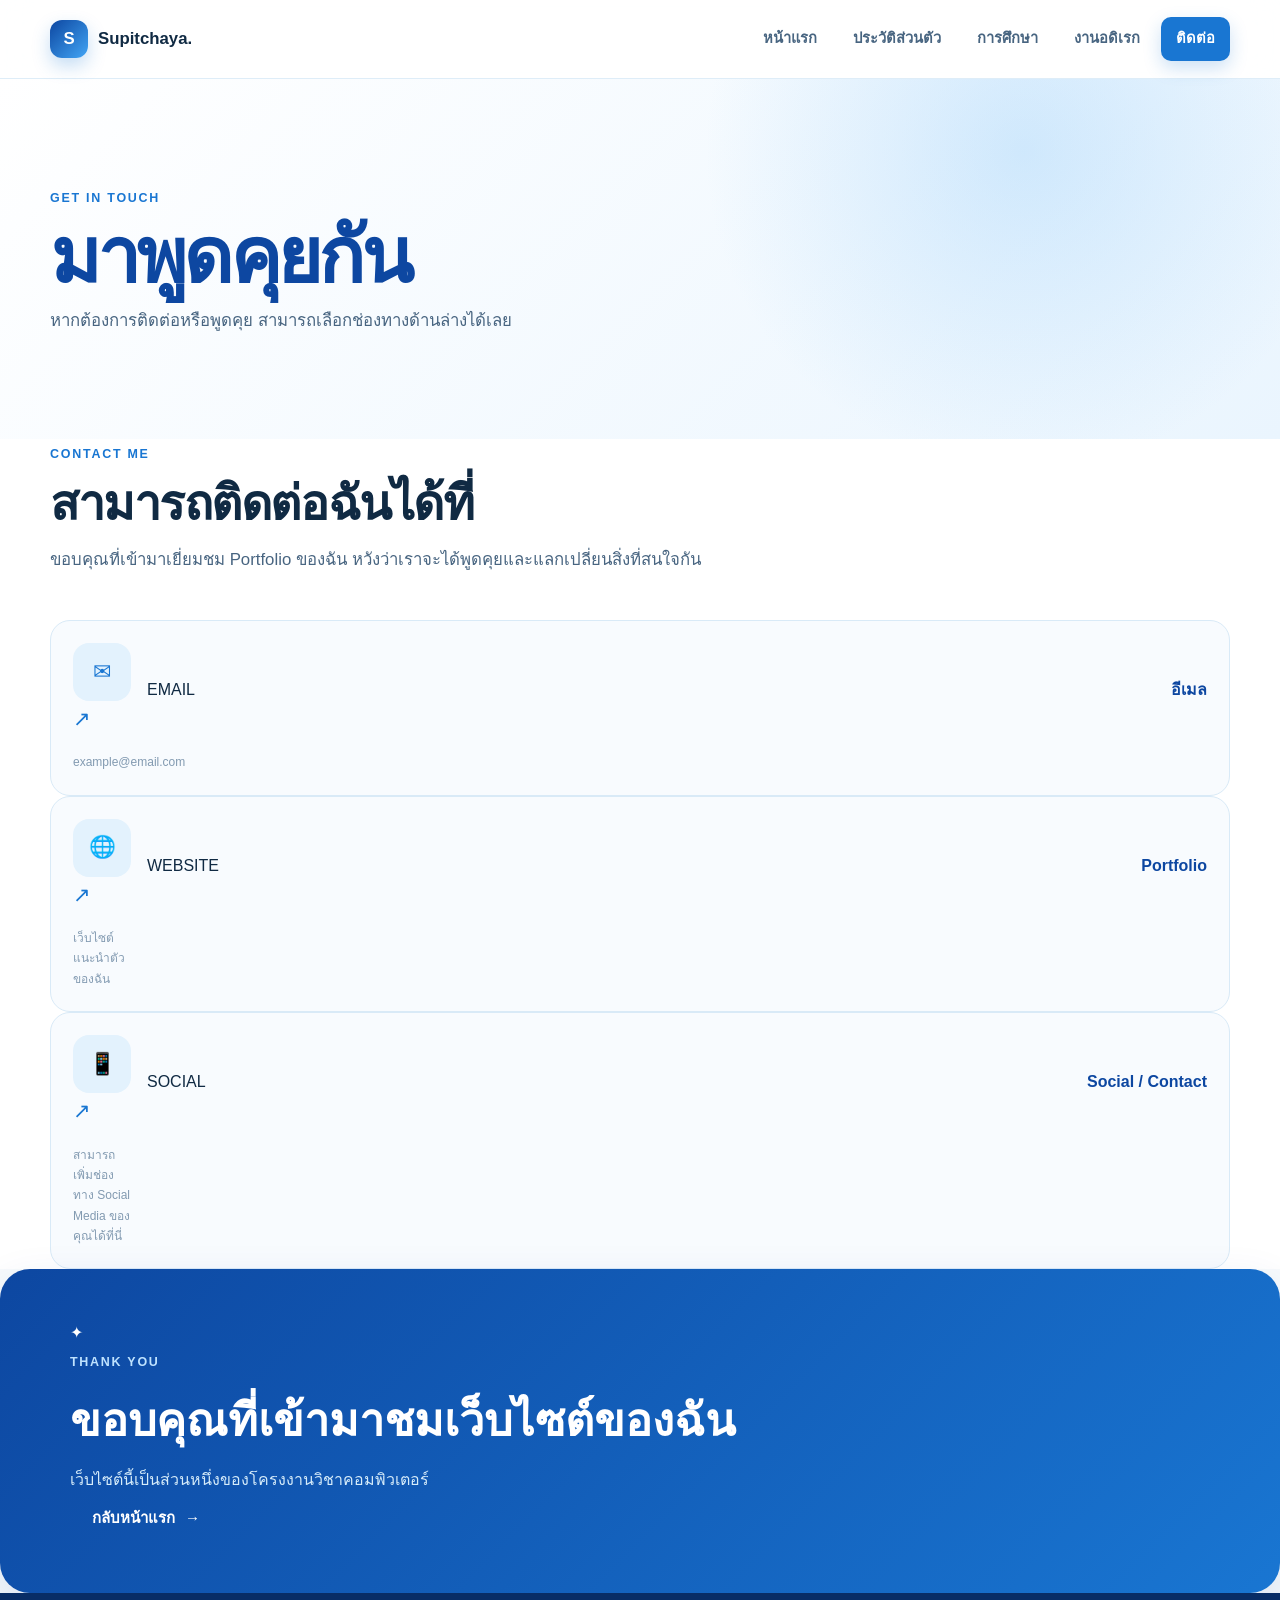
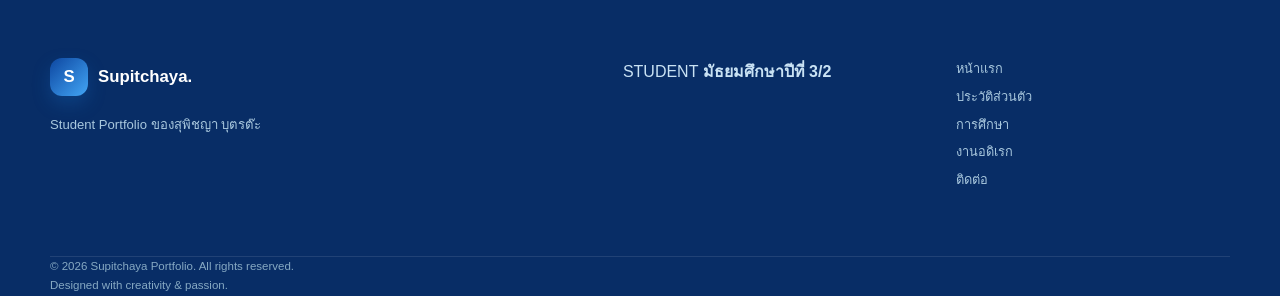
==== commit f6b11ff6: "Update contact.html" ====
--- a/contact.html
+++ b/contact.html
@@ -3,18 +3,18 @@
 <head>
     <meta charset="UTF-8">
     <meta name="viewport" content="width=device-width, initial-scale=1.0">
-    <meta name="description" content="ช่องทางติดต่อและข้อมูลการติดต่อของนักเรียน">
-    <title>My Portfolio | ติดต่อ</title>
+    <meta name="description" content="ช่องทางการติดต่อสุพิชญา บุตรต๊ะ">
+    <title>ติดต่อ | สุพิชญา</title>
     <link rel="stylesheet" href="style.css">
 </head>
 
 <body>
 
     <header class="site-header">
-        <nav class="navbar container">
+        <nav class="navbar container" aria-label="เมนูหลัก">
             <a href="index.html" class="logo">
-                <span class="logo-mark">M</span>
-                <span>My<span class="logo-blue">Portfolio</span></span>
+                <span class="logo-mark">S</span>
+                <span>Supitchaya<span class="logo-dot">.</span></span>
             </a>
 
             <div class="nav-links">
@@ -30,105 +30,63 @@
     <main>
 
         <section class="page-hero contact-hero">
-            <div class="page-hero-shape shape-left"></div>
-            <div class="page-hero-shape shape-right"></div>
+            <div class="page-hero-decoration"></div>
 
-            <div class="container page-hero-content">
-                <span class="section-label">CONTACT ME</span>
-                <h1>ติดต่อฉัน</h1>
+            <div class="container">
+                <span class="section-label">GET IN TOUCH</span>
+                <h1>มา<span>พูดคุยกัน</span></h1>
                 <p>
-                    หากต้องการพูดคุย สามารถติดต่อฉัน
-                    ผ่านช่องทางด้านล่างได้เลย
+                    หากต้องการติดต่อหรือพูดคุย
+                    สามารถเลือกช่องทางด้านล่างได้เลย
                 </p>
             </div>
         </section>
 
-        <section class="section contact-section">
+        <section class="contact-section section-padding">
             <div class="container">
 
                 <div class="contact-intro">
-                    <span class="section-label">LET'S CONNECT</span>
-                    <h2>สามารถติดต่อฉันได้ที่</h2>
+                    <span class="section-label">CONTACT ME</span>
+                    <h2>สามารถติดต่อ<span>ฉันได้ที่</span></h2>
                     <p>
-                        ฉันยินดีรับฟังความคิดเห็น พูดคุยเรื่องการเรียน
-                        เทคโนโลยี และสิ่งที่เราสนใจร่วมกัน
+                        ขอบคุณที่เข้ามาเยี่ยมชม Portfolio ของฉัน
+                        หวังว่าเราจะได้พูดคุยและแลกเปลี่ยนสิ่งที่สนใจกัน
                     </p>
                 </div>
 
-                <div class="contact-layout">
+                <div class="contact-grid">
 
-                    <div class="contact-cards">
-
-                        <a
-                            href="mailto:gamhom181154@email.com"
-                            class="contact-card"
-                        >
-                            <span class="contact-icon email-icon">✉</span>
-
-                            <div>
-                                <small>EMAIL</small>
-                                <h3>example@email.com</h3>
-                                <p>ส่งอีเมลถึงฉัน</p>
-                            </div>
-
-                            <span class="contact-arrow">→</span>
-                        </a>
-
-                        <a
-                            href="https://example.com"
-                            class="contact-card"
-                            target="_blank"
-                            rel="noopener noreferrer"
-                        >
-                            <span class="contact-icon web-icon">🌐</span>
-
-                            <div>
-                                <small>WEBSITE</small>
-                                <h3>My Portfolio</h3>
-                                <p>เยี่ยมชมเว็บไซต์ของฉัน</p>
-                            </div>
-
-                            <span class="contact-arrow">→</span>
-                        </a>
-
-                        <div class="contact-card">
-                            <span class="contact-icon social-icon">💬</span>
-
-                            <div>
-                                <small>SOCIAL / CONTACT</small>
-                                <h3>[Instagram]</h3>
-                                <p>[Supitchaya_Butta]</p>
-                            </div>
-
-                            <span class="contact-arrow">✦</span>
+                    <a href="mailto:example@email.com" class="contact-card email-card">
+                        <div class="contact-card-top">
+                            <span class="contact-icon">✉</span>
+                            <span class="contact-arrow">↗</span>
                         </div>
 
+                        <span class="contact-type">EMAIL</span>
+                        <h3>อีเมล</h3>
+                        <p>example@email.com</p>
+                    </a>
+
+                    <div class="contact-card">
+                        <div class="contact-card-top">
+                            <span class="contact-icon">🌐</span>
+                            <span class="contact-arrow">↗</span>
+                        </div>
+
+                        <span class="contact-type">WEBSITE</span>
+                        <h3>Portfolio</h3>
+                        <p>เว็บไซต์แนะนำตัวของฉัน</p>
                     </div>
 
-                    <div class="contact-message-card">
-
-                        <div class="message-decoration"></div>
-
-                        <span class="message-icon">👋</span>
-
-                        <span class="section-label light-label">
-                            SAY HELLO
-                        </span>
-
-                        <h2>ขอบคุณที่เข้ามาชม Portfolio ของฉัน</h2>
-
-                        <p>
-                            เว็บไซต์นี้เป็นส่วนหนึ่งของโครงงานวิชาคอมพิวเตอร์
-                            และเป็นโอกาสให้ฉันได้ฝึกทั้งการออกแบบ
-                            และการเขียนเว็บไซต์ด้วย HTML และ CSS
-                        </p>
-
-                        <div class="message-signature">
-                            <span>Best regards,</span>
-                            <strong>[กรอกชื่อ]</strong>
-                            <small>Student • M.3</small>
+                    <div class="contact-card">
+                        <div class="contact-card-top">
+                            <span class="contact-icon">📱</span>
+                            <span class="contact-arrow">↗</span>
                         </div>
 
+                        <span class="contact-type">SOCIAL</span>
+                        <h3>Social / Contact</h3>
+                        <p>สามารถเพิ่มช่องทาง Social Media ของคุณได้ที่นี่</p>
                     </div>
 
                 </div>
@@ -136,24 +94,22 @@
             </div>
         </section>
 
-        <section class="section contact-cta-section">
-            <div class="container">
+        <section class="contact-cta">
+            <div class="container contact-cta-box">
 
-                <div class="contact-cta">
+                <div class="contact-cta-icon">✦</div>
 
-                    <div>
-                        <span class="section-label">KEEP IN TOUCH</span>
-                        <h2>Let's create something great.</h2>
-                        <p>
-                            เรียนรู้ สร้างสรรค์ และพัฒนาตัวเองไปด้วยกัน
-                        </p>
-                    </div>
+                <div>
+                    <span class="section-label light-label">THANK YOU</span>
+                    <h2>ขอบคุณที่เข้ามาชมเว็บไซต์ของฉัน</h2>
+                    <p>
+                        เว็บไซต์นี้เป็นส่วนหนึ่งของโครงงานวิชาคอมพิวเตอร์
+                    </p>
+                </div>
 
-                    <a href="index.html" class="btn btn-white">
-                        กลับหน้าแรก →
-                    </a>
-
-                </div>
+                <a href="index.html" class="btn btn-light">
+                    กลับหน้าแรก <span>→</span>
+                </a>
 
             </div>
         </section>
@@ -165,18 +121,18 @@
 
             <div class="footer-brand">
                 <a href="index.html" class="logo logo-footer">
-                    <span class="logo-mark">M</span>
-                    <span>My<span class="logo-blue">Portfolio</span></span>
+                    <span class="logo-mark">S</span>
+                    <span>Supitchaya<span class="logo-dot">.</span></span>
                 </a>
+                <p>Student Portfolio ของสุพิชญา บุตรต๊ะ</p>
+            </div>
 
-                <p>
-                    เว็บไซต์ Portfolio ของนักเรียน
-                    ชั้นมัธยมศึกษาปีที่ 3
-                </p>
+            <div class="footer-class">
+                <span>STUDENT</span>
+                <strong>มัธยมศึกษาปีที่ 3/2</strong>
             </div>
 
             <div class="footer-links">
-                <h4>เมนู</h4>
                 <a href="index.html">หน้าแรก</a>
                 <a href="profile.html">ประวัติส่วนตัว</a>
                 <a href="education.html">การศึกษา</a>
@@ -184,19 +140,11 @@
                 <a href="contact.html">ติดต่อ</a>
             </div>
 
-            <div class="footer-info">
-                <h4>Student</h4>
-                <p>[กรอกชื่อ] [กรอกนามสกุล]</p>
-                <p>ม.3/[กรอกห้อง]</p>
-                <p>[กรอกจังหวัด]</p>
-            </div>
-
         </div>
 
-        <div class="footer-bottom">
-            <div class="container">
-                <p>© 2026 [กรอกชื่อ] — Student Portfolio</p>
-            </div>
+        <div class="container footer-bottom">
+            <p>© 2026 Supitchaya Portfolio. All rights reserved.</p>
+            <p>Designed with creativity &amp; passion.</p>
         </div>
     </footer>
 
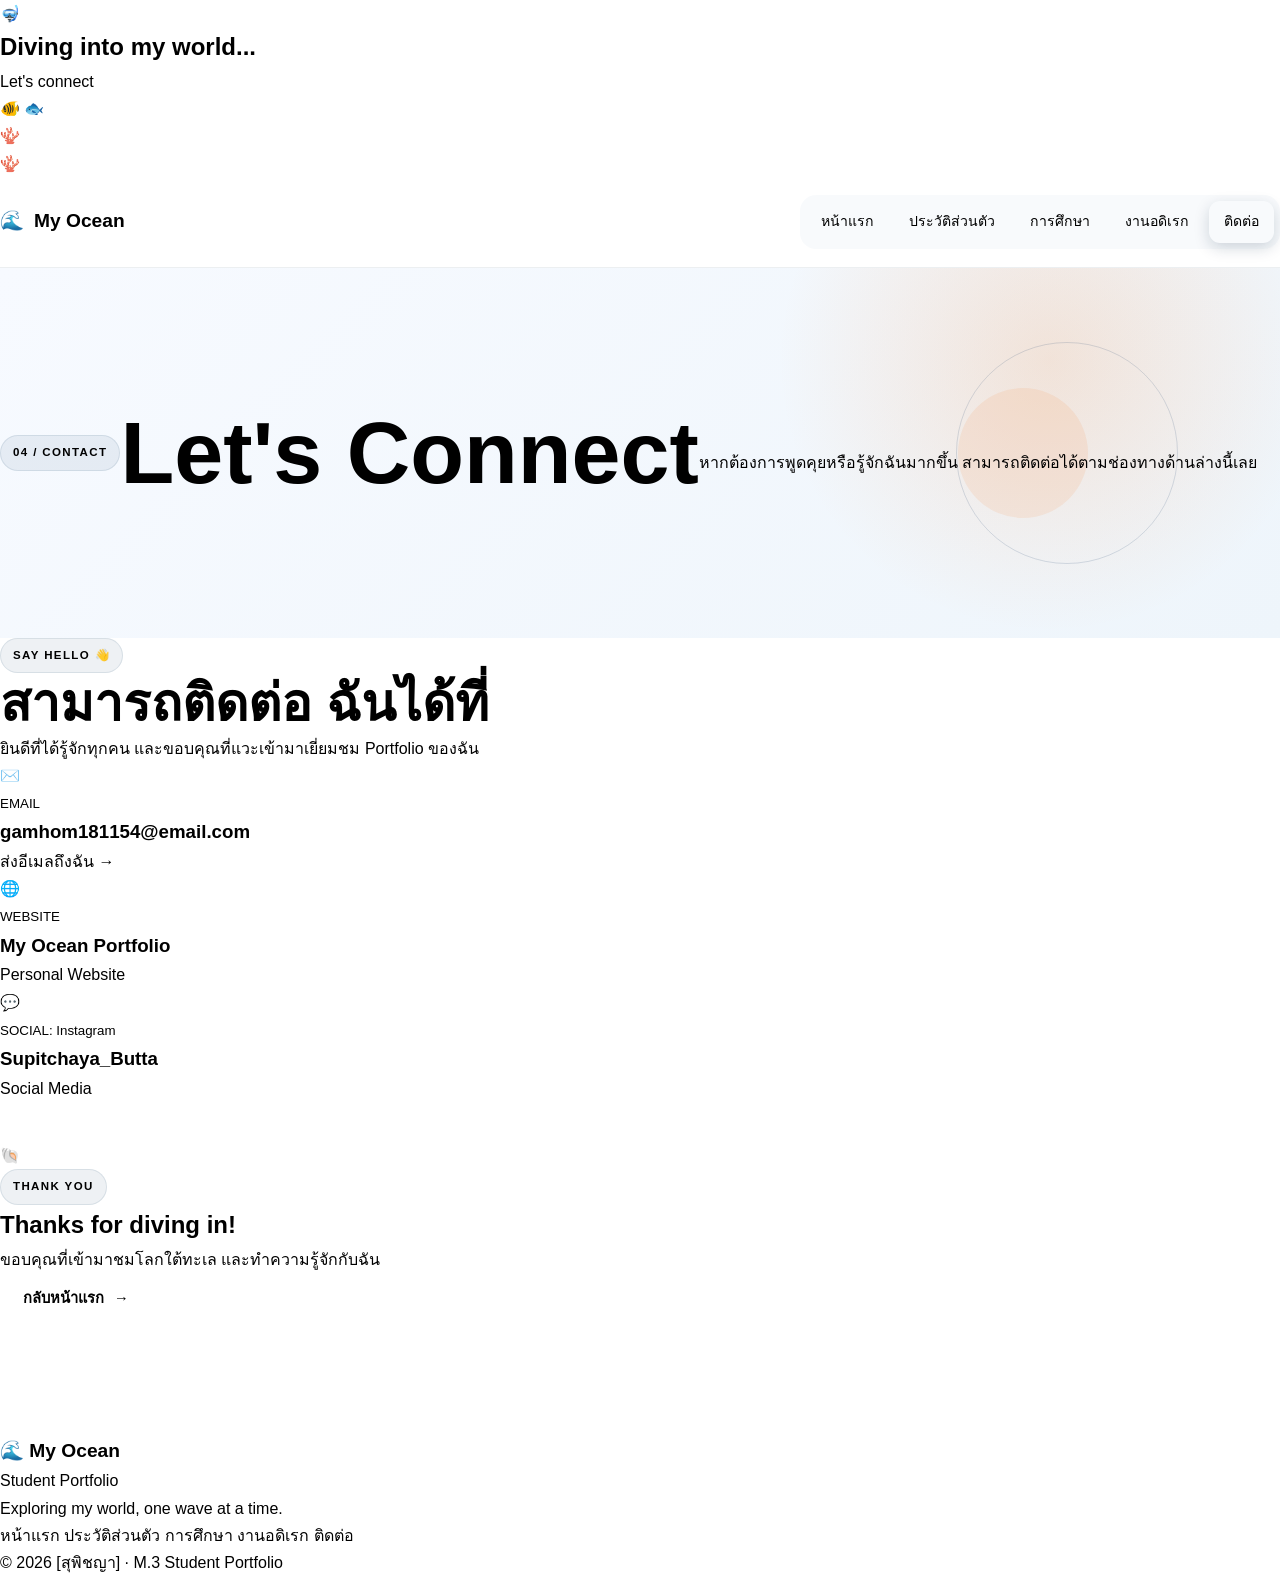
==== commit af742e49: "Update contact.html" ====
--- a/contact.html
+++ b/contact.html
@@ -3,136 +3,211 @@
 <head>
     <meta charset="UTF-8">
     <meta name="viewport" content="width=device-width, initial-scale=1.0">
-    <meta name="description" content="ช่องทางการติดต่อสุพิชญา บุตรต๊ะ">
-    <title>ติดต่อ | สุพิชญา</title>
+    <meta name="description" content="ข้อมูลติดต่อของนักเรียน">
+    <title>My Ocean World | ติดต่อ</title>
+
     <link rel="stylesheet" href="style.css">
 </head>
 
 <body>
 
+    <!-- Loading Scene -->
+    <div class="loading-screen">
+        <div class="loading-content">
+            <div class="diver">🤿</div>
+            <div class="loading-ring"></div>
+            <h2>Diving into my world...</h2>
+            <p>Let's connect</p>
+
+            <div class="loading-dots">
+                <span></span>
+                <span></span>
+                <span></span>
+            </div>
+        </div>
+    </div>
+
+
+    <!-- Background -->
+    <div class="ocean-background">
+
+        <div class="sun-rays"></div>
+
+        <span class="bubble bubble-1"></span>
+        <span class="bubble bubble-2"></span>
+        <span class="bubble bubble-3"></span>
+        <span class="bubble bubble-4"></span>
+
+        <span class="fish fish-1">🐠</span>
+        <span class="fish fish-2">🐟</span>
+
+        <div class="coral coral-left">🪸</div>
+        <div class="coral coral-right">🪸</div>
+
+    </div>
+
+
+    <!-- Navigation -->
     <header class="site-header">
-        <nav class="navbar container" aria-label="เมนูหลัก">
+
+        <nav class="navbar">
+
             <a href="index.html" class="logo">
-                <span class="logo-mark">S</span>
-                <span>Supitchaya<span class="logo-dot">.</span></span>
+                <span class="logo-icon">🌊</span>
+                <span>My Ocean</span>
             </a>
 
             <div class="nav-links">
+
                 <a href="index.html">หน้าแรก</a>
                 <a href="profile.html">ประวัติส่วนตัว</a>
                 <a href="education.html">การศึกษา</a>
                 <a href="hobby.html">งานอดิเรก</a>
                 <a href="contact.html" class="active">ติดต่อ</a>
-            </div>
+
+            </div>
+
         </nav>
+
     </header>
 
+
     <main>
 
-        <section class="page-hero contact-hero">
-            <div class="page-hero-decoration"></div>
-
-            <div class="container">
-                <span class="section-label">GET IN TOUCH</span>
-                <h1>มา<span>พูดคุยกัน</span></h1>
+        <section class="page-hero section-container">
+
+            <span class="eyebrow">04 / CONTACT</span>
+
+            <h1>
+                Let's
+                <span>Connect</span>
+            </h1>
+
+            <p>
+                หากต้องการพูดคุยหรือรู้จักฉันมากขึ้น
+                สามารถติดต่อได้ตามช่องทางด้านล่างนี้เลย
+            </p>
+
+        </section>
+
+
+        <section class="contact-section section-container">
+
+            <div class="contact-intro">
+
+                <span class="eyebrow">SAY HELLO 👋</span>
+
+                <h2>
+                    สามารถติดต่อ
+                    <span>ฉันได้ที่</span>
+                </h2>
+
                 <p>
-                    หากต้องการติดต่อหรือพูดคุย
-                    สามารถเลือกช่องทางด้านล่างได้เลย
+                    ยินดีที่ได้รู้จักทุกคน
+                    และขอบคุณที่แวะเข้ามาเยี่ยมชม
+                    Portfolio ของฉัน
                 </p>
-            </div>
+
+            </div>
+
+
+            <div class="contact-grid">
+
+                <a href="mailto:example@email.com" class="contact-card">
+
+                    <div class="contact-icon">✉️</div>
+
+                    <div>
+                        <small>EMAIL</small>
+                        <h3>gamhom181154@email.com</h3>
+                        <span>ส่งอีเมลถึงฉัน →</span>
+                    </div>
+
+                </a>
+
+
+                <div class="contact-card">
+
+                    <div class="contact-icon">🌐</div>
+
+                    <div>
+                        <small>WEBSITE</small>
+                        <h3>My Ocean Portfolio</h3>
+                        <span>Personal Website</span>
+                    </div>
+
+                </div>
+
+
+                <div class="contact-card">
+
+                    <div class="contact-icon">💬</div>
+
+                    <div>
+                        <small>SOCIAL: Instagram</small>
+                        <h3>Supitchaya_Butta</h3>
+                        <span>Social Media</span>
+                    </div>
+
+                </div>
+
+            </div>
+
         </section>
 
-        <section class="contact-section section-padding">
-            <div class="container">
-
-                <div class="contact-intro">
-                    <span class="section-label">CONTACT ME</span>
-                    <h2>สามารถติดต่อ<span>ฉันได้ที่</span></h2>
+
+        <!-- CTA -->
+        <section class="cta-section section-container">
+
+            <div class="cta-card">
+
+                <div class="cta-decoration">🐚</div>
+
+                <div>
+
+                    <span class="eyebrow">THANK YOU</span>
+
+                    <h2>
+                        Thanks for
+                        <span>diving in!</span>
+                    </h2>
+
                     <p>
-                        ขอบคุณที่เข้ามาเยี่ยมชม Portfolio ของฉัน
-                        หวังว่าเราจะได้พูดคุยและแลกเปลี่ยนสิ่งที่สนใจกัน
+                        ขอบคุณที่เข้ามาชมโลกใต้ทะเล
+                        และทำความรู้จักกับฉัน
                     </p>
+
                 </div>
 
-                <div class="contact-grid">
-
-                    <a href="mailto:example@email.com" class="contact-card email-card">
-                        <div class="contact-card-top">
-                            <span class="contact-icon">✉</span>
-                            <span class="contact-arrow">↗</span>
-                        </div>
-
-                        <span class="contact-type">EMAIL</span>
-                        <h3>อีเมล</h3>
-                        <p>example@email.com</p>
-                    </a>
-
-                    <div class="contact-card">
-                        <div class="contact-card-top">
-                            <span class="contact-icon">🌐</span>
-                            <span class="contact-arrow">↗</span>
-                        </div>
-
-                        <span class="contact-type">WEBSITE</span>
-                        <h3>Portfolio</h3>
-                        <p>เว็บไซต์แนะนำตัวของฉัน</p>
-                    </div>
-
-                    <div class="contact-card">
-                        <div class="contact-card-top">
-                            <span class="contact-icon">📱</span>
-                            <span class="contact-arrow">↗</span>
-                        </div>
-
-                        <span class="contact-type">SOCIAL</span>
-                        <h3>Social / Contact</h3>
-                        <p>สามารถเพิ่มช่องทาง Social Media ของคุณได้ที่นี่</p>
-                    </div>
-
-                </div>
-
-            </div>
+                <a href="index.html" class="btn btn-light">
+                    กลับหน้าแรก
+                    <span>→</span>
+                </a>
+
+            </div>
+
         </section>
 
-        <section class="contact-cta">
-            <div class="container contact-cta-box">
-
-                <div class="contact-cta-icon">✦</div>
-
-                <div>
-                    <span class="section-label light-label">THANK YOU</span>
-                    <h2>ขอบคุณที่เข้ามาชมเว็บไซต์ของฉัน</h2>
-                    <p>
-                        เว็บไซต์นี้เป็นส่วนหนึ่งของโครงงานวิชาคอมพิวเตอร์
-                    </p>
-                </div>
-
-                <a href="index.html" class="btn btn-light">
-                    กลับหน้าแรก <span>→</span>
+    </main>
+
+
+    <footer class="site-footer">
+
+        <div class="footer-content">
+
+            <div>
+                <a href="index.html" class="logo footer-logo">
+                    🌊 My Ocean
                 </a>
 
-            </div>
-        </section>
-
-    </main>
-
-    <footer class="footer">
-        <div class="container footer-grid">
-
-            <div class="footer-brand">
-                <a href="index.html" class="logo logo-footer">
-                    <span class="logo-mark">S</span>
-                    <span>Supitchaya<span class="logo-dot">.</span></span>
-                </a>
-                <p>Student Portfolio ของสุพิชญา บุตรต๊ะ</p>
-            </div>
-
-            <div class="footer-class">
-                <span>STUDENT</span>
-                <strong>มัธยมศึกษาปีที่ 3/2</strong>
-            </div>
-
-            <div class="footer-links">
+                <p>
+                    Student Portfolio
+                    <br>
+                    Exploring my world, one wave at a time.
+                </p>
+            </div>
+
+            <div class="footer-nav">
                 <a href="index.html">หน้าแรก</a>
                 <a href="profile.html">ประวัติส่วนตัว</a>
                 <a href="education.html">การศึกษา</a>
@@ -142,10 +217,10 @@
 
         </div>
 
-        <div class="container footer-bottom">
-            <p>© 2026 Supitchaya Portfolio. All rights reserved.</p>
-            <p>Designed with creativity &amp; passion.</p>
+        <div class="copyright">
+            © 2026 [สุพิชญา] · M.3 Student Portfolio
         </div>
+
     </footer>
 
 </body>
--- a/style.css
+++ b/style.css
@@ -1,47 +1,52 @@
+style.css
 /* =========================================================
-   MY PORTFOLIO
-   Modern Student Portfolio Website
+   SUPITCHAYA STUDENT PORTFOLIO
+   Modern Student Portfolio
    HTML5 + CSS3
    ========================================================= */
 
-/* =========================
-   1. VARIABLES
-   ========================= */
+/* ---------- Google Font ---------- */
+
+@import url('https://fonts.googleapis.com/css2?family=Kanit:wght@300;400;500;600;700&family=Prompt:wght@300;400;500;600;700&display=swap');
+
+
+/* ---------- Variables ---------- */
 
 :root {
-    --navy: #0D47A1;
-    --blue: #1976D2;
-    --light-blue: #42A5F5;
-    --soft-blue: #90CAF9;
-    --pale-blue: #E3F2FD;
-    --white: #FFFFFF;
-
-    --text-dark: #102A43;
-    --text: #486581;
-    --text-light: #829AB1;
-
-    --background: #F7FAFC;
-    --background-blue: #F1F8FE;
-    --border: #D9EAF7;
-
-    --shadow-sm: 0 8px 24px rgba(13, 71, 161, 0.08);
-    --shadow-md: 0 18px 45px rgba(13, 71, 161, 0.13);
-    --shadow-lg: 0 30px 70px rgba(13, 71, 161, 0.18);
+    --navy-950: #071a2d;
+    --navy-900: #0a2744;
+    --navy-800: #0d3155;
+    --navy-700: #123b67;
+    --blue: #1b5d91;
+    --blue-light: #3e86bd;
+
+    --orange-700: #d95b12;
+    --orange: #f47b20;
+    --orange-light: #ff9b4a;
+    --orange-pale: #fff1e7;
+
+    --white: #ffffff;
+    --off-white: #f7f9fc;
+    --gray-50: #f4f6f9;
+    --gray-100: #e9edf3;
+    --gray-300: #cbd3de;
+    --gray-500: #718096;
+    --gray-700: #3d4a5a;
+    --text: #172333;
+
+    --shadow-sm: 0 8px 25px rgba(7, 26, 45, 0.07);
+    --shadow-md: 0 18px 45px rgba(7, 26, 45, 0.12);
+    --shadow-lg: 0 30px 70px rgba(7, 26, 45, 0.18);
 
     --radius-sm: 12px;
     --radius-md: 20px;
-    --radius-lg: 30px;
-    --radius-xl: 40px;
-
-    --container: 1180px;
+    --radius-lg: 32px;
 
     --transition: 0.3s ease;
 }
 
 
-/* =========================
-   2. RESET
-   ========================= */
+/* ---------- Reset ---------- */
 
 * {
     margin: 0;
@@ -54,14 +59,9 @@
 }
 
 body {
-    font-family:
-        "Segoe UI",
-        Tahoma,
-        Arial,
-        sans-serif;
-
-    color: var(--text-dark);
-    background: var(--background);
+    font-family: "Prompt", sans-serif;
+    color: var(--text);
+    background: var(--white);
     line-height: 1.7;
     overflow-x: hidden;
 }
@@ -82,104 +82,85 @@
 }
 
 ::selection {
+    background: var(--orange);
     color: var(--white);
-    background: var(--blue);
-}
-
-
-/* =========================
-   3. GLOBAL
-   ========================= */
+}
+
+
+/* ---------- Utility ---------- */
 
 .container {
-    width: min(100% - 40px, var(--container));
-    margin: 0 auto;
-}
-
-.section {
-    padding: 100px 0;
+    width: min(1160px, calc(100% - 40px));
+    margin-inline: auto;
+}
+
+.section-padding {
+    padding: 110px 0;
+}
+
+.section-label {
+    display: inline-block;
+    margin-bottom: 14px;
+    color: var(--orange);
+    font-family: "Kanit", sans-serif;
+    font-size: 0.78rem;
+    font-weight: 600;
+    letter-spacing: 0.14em;
+}
+
+.light-label {
+    color: var(--orange-light);
+}
+
+.centered {
+    text-align: center;
+    margin-inline: auto;
 }
 
 .section-heading {
-    max-width: 680px;
+    max-width: 700px;
     margin-bottom: 55px;
 }
 
-.section-heading.centered {
-    margin-left: auto;
-    margin-right: auto;
-    text-align: center;
-}
-
 .section-heading h2,
-.contact-intro h2,
-.interest-text h2,
-.about-heading h2 {
-    font-size: clamp(2rem, 4vw, 3rem);
-    line-height: 1.15;
-    letter-spacing: -0.03em;
-    color: var(--text-dark);
-    margin: 10px 0 15px;
-}
-
-.section-heading p,
-.contact-intro p {
-    color: var(--text);
-    font-size: 1.05rem;
-}
-
-.section-label {
-    display: inline-flex;
-    align-items: center;
-    gap: 8px;
-
-    color: var(--blue);
-    font-size: 0.78rem;
-    font-weight: 800;
-    letter-spacing: 0.14em;
-}
-
-.light-label {
-    color: #BFE3FF;
-}
-
-.text-blue {
-    color: var(--blue);
-}
-
-.text-link {
-    display: inline-flex;
-    margin-top: 15px;
-    color: var(--blue);
-    font-weight: 700;
-    transition: var(--transition);
-}
-
-.text-link:hover {
-    gap: 6px;
-    color: var(--navy);
-}
-
-
-/* =========================
-   4. NAVIGATION
-   ========================= */
+.about-me-title h2,
+.hobby-intro h2,
+.contact-intro h2 {
+    color: var(--navy-900);
+    font-family: "Kanit", sans-serif;
+    font-size: clamp(2rem, 4vw, 3.2rem);
+    line-height: 1.2;
+    font-weight: 600;
+}
+
+.section-heading h2 span,
+.about-me-title h2 span,
+.hobby-intro h2 span,
+.contact-intro h2 span {
+    color: var(--orange);
+}
+
+.section-heading p {
+    margin-top: 16px;
+    color: var(--gray-500);
+}
+
+
+/* ---------- Header / Navigation ---------- */
 
 .site-header {
     position: sticky;
     top: 0;
     z-index: 1000;
-
-    background: rgba(255, 255, 255, 0.9);
+    padding: 16px 0;
+    background: rgba(255, 255, 255, 0.82);
+    border-bottom: 1px solid rgba(13, 49, 85, 0.08);
     backdrop-filter: blur(16px);
     -webkit-backdrop-filter: blur(16px);
-
-    border-bottom: 1px solid rgba(217, 234, 247, 0.85);
 }
 
 .navbar {
-    min-height: 78px;
-
+    min-height: 58px;
     display: flex;
     align-items: center;
     justify-content: space-between;
@@ -190,422 +171,282 @@
     display: inline-flex;
     align-items: center;
     gap: 10px;
-
-    font-size: 1.05rem;
-    font-weight: 800;
-    color: var(--text-dark);
-    white-space: nowrap;
+    color: var(--navy-900);
+    font-family: "Kanit", sans-serif;
+    font-size: 1.2rem;
+    font-weight: 600;
 }
 
 .logo-mark {
     width: 38px;
     height: 38px;
-
     display: grid;
     place-items: center;
-
     color: var(--white);
-    background: linear-gradient(
-        135deg,
-        var(--navy),
-        var(--light-blue)
-    );
-
+    background: linear-gradient(145deg, var(--navy-700), var(--blue));
     border-radius: 12px;
-    box-shadow: 0 8px 18px rgba(25, 118, 210, 0.25);
-}
-
-.logo-blue {
-    color: var(--blue);
+    box-shadow: 0 8px 18px rgba(18, 59, 103, 0.22);
+}
+
+.logo-dot {
+    color: var(--orange);
 }
 
 .nav-links {
     display: flex;
     align-items: center;
-    gap: 6px;
+    gap: 5px;
+    padding: 6px;
+    background: rgba(247, 249, 252, 0.8);
+    border: 1px solid var(--gray-100);
+    border-radius: 16px;
 }
 
 .nav-links a {
     position: relative;
-
     padding: 9px 15px;
-
-    color: var(--text);
+    color: var(--gray-700);
+    font-size: 0.88rem;
+    font-weight: 500;
+    border-radius: 11px;
+    transition: var(--transition);
+}
+
+.nav-links a:hover {
+    color: var(--navy-900);
+    background: var(--white);
+}
+
+.nav-links a.active {
+    color: var(--white);
+    background: var(--navy-900);
+    box-shadow: 0 5px 15px rgba(10, 39, 68, 0.18);
+}
+
+
+/* ---------- Buttons ---------- */
+
+.btn {
+    display: inline-flex;
+    align-items: center;
+    justify-content: center;
+    gap: 10px;
+    min-height: 52px;
+    padding: 0 23px;
+    border-radius: 14px;
     font-size: 0.92rem;
     font-weight: 600;
-
-    border-radius: 10px;
     transition: var(--transition);
-}
-
-.nav-links a:hover {
-    color: var(--blue);
-    background: var(--pale-blue);
-}
-
-.nav-links a.active {
-    color: var(--white);
-    background: var(--blue);
-    box-shadow: 0 7px 18px rgba(25, 118, 210, 0.22);
-}
-
-
-/* =========================
-   5. BUTTONS
-   ========================= */
-
-.btn {
-    display: inline-flex;
-    align-items: center;
-    justify-content: center;
-    gap: 10px;
-
-    min-height: 50px;
-    padding: 0 22px;
-
-    border-radius: 14px;
-
-    font-size: 0.94rem;
-    font-weight: 750;
-
-    transition:
-        transform var(--transition),
-        box-shadow var(--transition),
-        background var(--transition),
-        color var(--transition);
-}
-
-.btn:hover {
-    transform: translateY(-3px);
 }
 
 .btn-primary {
     color: var(--white);
-    background: linear-gradient(
-        135deg,
-        var(--navy),
-        var(--blue)
-    );
-
-    box-shadow: 0 12px 25px rgba(25, 118, 210, 0.24);
+    background: linear-gradient(135deg, var(--orange), var(--orange-700));
+    box-shadow: 0 12px 25px rgba(244, 123, 32, 0.25);
 }
 
 .btn-primary:hover {
-    box-shadow: 0 17px 30px rgba(25, 118, 210, 0.32);
-}
-
-.btn-outline {
-    color: var(--blue);
+    transform: translateY(-3px);
+    box-shadow: 0 17px 30px rgba(244, 123, 32, 0.32);
+}
+
+.btn-secondary {
+    color: var(--navy-900);
     background: var(--white);
-    border: 1px solid var(--border);
-}
-
-.btn-outline:hover {
-    border-color: var(--soft-blue);
-    background: var(--pale-blue);
-}
-
-.btn-white {
-    color: var(--blue);
+    border: 1px solid var(--gray-100);
+}
+
+.btn-secondary:hover {
+    color: var(--orange);
+    border-color: var(--orange-light);
+    transform: translateY(-3px);
+}
+
+.btn-light {
+    color: var(--navy-900);
     background: var(--white);
-    box-shadow: var(--shadow-sm);
-}
-
-.btn-white:hover {
-    box-shadow: var(--shadow-md);
-}
-
-
-/* =========================
-   6. HERO
-   ========================= */
+}
+
+.btn-light:hover {
+    color: var(--orange);
+    transform: translateY(-3px);
+}
+
+
+/* ---------- Hero ---------- */
 
 .hero {
     position: relative;
-    min-height: 720px;
-
-    display: flex;
-    align-items: center;
-
+    min-height: calc(100vh - 90px);
+    display: flex;
+    align-items: center;
     overflow: hidden;
-
     background:
-        radial-gradient(
-            circle at 80% 20%,
-            rgba(144, 202, 249, 0.34),
-            transparent 27%
-        ),
-        linear-gradient(
-            135deg,
-            #FFFFFF 0%,
-            #F4FAFF 55%,
-            #EAF5FE 100%
-        );
-}
-
-.hero::before {
-    content: "";
-    position: absolute;
-
-    width: 500px;
-    height: 500px;
-
-    right: -220px;
-    bottom: -260px;
-
-    border: 70px solid rgba(144, 202, 249, 0.18);
-    border-radius: 50%;
+        radial-gradient(circle at 80% 20%, rgba(62, 134, 189, 0.15), transparent 28%),
+        linear-gradient(135deg, #f9fbfe 0%, #ffffff 55%, #fff8f3 100%);
 }
 
 .hero-grid {
+    min-height: calc(100vh - 90px);
+    display: grid;
+    grid-template-columns: 1.03fr 0.97fr;
+    align-items: center;
+    gap: 70px;
+    padding: 70px 0;
+}
+
+.hero-content {
     position: relative;
     z-index: 2;
-
-    display: grid;
-    grid-template-columns: 1.05fr 0.95fr;
-    align-items: center;
-    gap: 70px;
-
-    padding: 80px 0;
-}
-
-.hero-content {
-    max-width: 650px;
 }
 
 .eyebrow {
     display: inline-flex;
     align-items: center;
     gap: 9px;
-
     padding: 7px 12px;
-
-    color: var(--blue);
-    background: rgba(227, 242, 253, 0.8);
-
-    border: 1px solid #C9E5F8;
-    border-radius: 100px;
-
+    color: var(--navy-700);
+    background: rgba(18, 59, 103, 0.07);
+    border: 1px solid rgba(18, 59, 103, 0.1);
+    border-radius: 50px;
     font-size: 0.72rem;
-    font-weight: 800;
-    letter-spacing: 0.13em;
-}
-
-.status-dot {
-    width: 8px;
-    height: 8px;
-
-    background: #4CAF50;
+    font-weight: 600;
+    letter-spacing: 0.12em;
+}
+
+.eyebrow-dot {
+    width: 7px;
+    height: 7px;
+    background: var(--orange);
     border-radius: 50%;
-
-    box-shadow: 0 0 0 5px rgba(76, 175, 80, 0.12);
-}
-
-.hero-small-text {
+    box-shadow: 0 0 0 5px rgba(244, 123, 32, 0.12);
+}
+
+.hero-small-title {
     margin-top: 30px;
-    margin-bottom: 4px;
-
-    color: var(--text);
+    color: var(--gray-500);
     font-size: 1.05rem;
 }
 
 .hero h1 {
-    margin-bottom: 20px;
-
-    color: var(--navy);
-
-    font-size: clamp(3.4rem, 7vw, 6.2rem);
-    line-height: 0.98;
-    letter-spacing: -0.06em;
+    margin-top: 2px;
+    color: var(--navy-950);
+    font-family: "Kanit", sans-serif;
+    font-size: clamp(3.6rem, 7vw, 6.2rem);
+    font-weight: 600;
+    line-height: 1.03;
+    letter-spacing: -0.035em;
 }
 
 .hero h1 span {
     display: block;
-    color: var(--text-dark);
+    color: var(--orange);
 }
 
 .hero-description {
-    max-width: 590px;
-
-    color: var(--text);
-    font-size: 1.08rem;
+    max-width: 600px;
+    margin-top: 25px;
+    color: var(--gray-500);
+    font-size: 1rem;
 }
 
 .hero-buttons {
     display: flex;
     flex-wrap: wrap;
-    gap: 12px;
-
+    gap: 13px;
     margin-top: 32px;
 }
 
-.hero-highlights {
-    display: flex;
-    gap: 34px;
-
-    margin-top: 42px;
-}
-
-.hero-highlights div {
+.hero-stats {
+    display: flex;
+    align-items: center;
+    gap: 22px;
+    margin-top: 48px;
+}
+
+.stat-item {
     display: flex;
     flex-direction: column;
 }
 
-.hero-highlights strong {
-    color: var(--navy);
-    font-size: 1.3rem;
-}
-
-.hero-highlights span {
-    color: var(--text-light);
-    font-size: 0.78rem;
+.stat-item strong {
+    color: var(--navy-900);
+    font-family: "Kanit", sans-serif;
+    font-size: 1.25rem;
+    line-height: 1;
+}
+
+.stat-item span {
+    margin-top: 5px;
+    color: var(--gray-500);
+    font-size: 0.75rem;
+}
+
+.stat-divider {
+    width: 1px;
+    height: 34px;
+    background: var(--gray-300);
 }
 
 .hero-visual {
     position: relative;
-    min-height: 560px;
-
+    min-height: 580px;
     display: grid;
     place-items: center;
 }
 
-.profile-blob {
-    position: absolute;
-
-    width: 440px;
-    height: 440px;
-
-    background: linear-gradient(
-        145deg,
-        #DFF2FF,
-        #B8DEFA
-    );
-
-    border-radius: 47% 53% 55% 45% / 53% 45% 55% 47%;
-
-    transform: rotate(8deg);
-}
-
-.profile-orbit {
-    position: absolute;
-
-    border: 1px solid rgba(25, 118, 210, 0.18);
-    border-radius: 50%;
-}
-
-.orbit-one {
-    width: 500px;
-    height: 500px;
-}
-
-.orbit-two {
-    width: 580px;
-    height: 580px;
-    border-style: dashed;
-}
-
-.profile-frame {
+.profile-shape {
     position: relative;
     z-index: 3;
-
-    width: 330px;
-    height: 410px;
-
-    overflow: visible;
-
-    border: 9px solid var(--white);
-    border-radius: 150px 150px 35px 35px;
-
-    background: var(--white);
+    width: min(390px, 80%);
+    aspect-ratio: 0.82;
+    overflow: hidden;
+    border: 12px solid var(--white);
+    border-radius: 45% 45% 25% 25%;
     box-shadow: var(--shadow-lg);
-
     transform: rotate(2deg);
-    transition: var(--transition);
-}
-
-.profile-frame:hover {
-    transform: rotate(0deg) translateY(-6px);
-    box-shadow: 0 35px 80px rgba(13, 71, 161, 0.22);
-}
-
-.profile-frame img {
+    transition: transform 0.5s ease;
+}
+
+.profile-shape:hover {
+    transform: rotate(0deg) scale(1.02);
+}
+
+.profile-shape img {
     width: 100%;
     height: 100%;
     object-fit: cover;
-
-    border-radius: 140px 140px 27px 27px;
-}
-
-.profile-badge {
-    position: absolute;
-    left: -55px;
-    bottom: 35px;
-
-    display: flex;
-    align-items: center;
-    gap: 10px;
-
-    padding: 12px 15px;
-
-    background: rgba(255, 255, 255, 0.94);
-    backdrop-filter: blur(10px);
-
-    border: 1px solid var(--border);
-    border-radius: 15px;
-
+}
+
+.visual-ring {
+    position: absolute;
+    border-radius: 50%;
+}
+
+.ring-one {
+    width: 500px;
+    height: 500px;
+    border: 1px solid rgba(244, 123, 32, 0.25);
+}
+
+.ring-two {
+    width: 430px;
+    height: 430px;
+    border: 1px dashed rgba(18, 59, 103, 0.25);
+}
+
+.floating-card {
+    position: absolute;
+    z-index: 5;
+    display: flex;
+    align-items: center;
+    gap: 11px;
+    padding: 14px 16px;
+    background: rgba(255, 255, 255, 0.92);
+    border: 1px solid rgba(255, 255, 255, 0.9);
+    border-radius: 16px;
     box-shadow: var(--shadow-md);
-
-    transform: rotate(-2deg);
-}
-
-.badge-icon {
-    width: 34px;
-    height: 34px;
-
-    display: grid;
-    place-items: center;
-
-    color: var(--white);
-    background: var(--blue);
-    border-radius: 10px;
-}
-
-.profile-badge strong,
-.profile-badge small {
-    display: block;
-}
-
-.profile-badge strong {
-    font-size: 0.78rem;
-}
-
-.profile-badge small {
-    color: var(--text-light);
-    font-size: 0.67rem;
-}
-
-.floating-card {
-    position: absolute;
-    z-index: 5;
-
-    display: flex;
-    align-items: center;
-    gap: 10px;
-
-    padding: 12px 15px;
-
-    background: rgba(255, 255, 255, 0.95);
-
-    border: 1px solid var(--border);
-    border-radius: 15px;
-
-    box-shadow: var(--shadow-md);
-
-    animation: floating 4s ease-in-out infinite;
-}
-
-.floating-card > span {
-    font-size: 1.3rem;
+    backdrop-filter: blur(12px);
 }
 
 .floating-card strong,
@@ -614,1941 +455,398 @@
 }
 
 .floating-card strong {
+    color: var(--navy-900);
     font-size: 0.8rem;
 }
 
 .floating-card small {
-    color: var(--text-light);
+    color: var(--gray-500);
     font-size: 0.68rem;
 }
 
+.floating-icon {
+    width: 38px;
+    height: 38px;
+    display: grid;
+    place-items: center;
+    background: var(--orange-pale);
+    border-radius: 12px;
+}
+
 .floating-card-top {
-    top: 65px;
-    right: 20px;
+    top: 120px;
+    right: 0;
 }
 
 .floating-card-bottom {
-    right: 10px;
-    bottom: 60px;
-
-    animation-delay: -2s;
-}
-
-.hero-decoration {
-    position: absolute;
+    bottom: 105px;
+    left: 10px;
+}
+
+.check-icon {
+    width: 38px;
+    height: 38px;
+    display: grid;
+    place-items: center;
+    color: var(--white);
+    background: var(--orange);
+    border-radius: 12px;
+}
+
+.orange-dot {
+    position: absolute;
+    right: 5%;
+    bottom: 15%;
+    width: 18px;
+    height: 18px;
+    background: var(--orange);
     border-radius: 50%;
-}
-
-.hero-decoration-one {
-    width: 14px;
-    height: 14px;
-    top: 150px;
-    left: 8%;
-    background: var(--light-blue);
-}
-
-.hero-decoration-two {
-    width: 9px;
-    height: 9px;
-    right: 8%;
-    top: 35%;
-    background: var(--navy);
-}
-
-
-/* =========================
-   7. INTRO SECTION
-   ========================= */
+    box-shadow: 0 0 0 9px rgba(244, 123, 32, 0.12);
+}
+
+.hero-orb {
+    position: absolute;
+    border-radius: 50%;
+    pointer-events: none;
+}
+
+.hero-orb-one {
+    top: 8%;
+    left: -90px;
+    width: 200px;
+    height: 200px;
+    background: rgba(18, 59, 103, 0.05);
+}
+
+.hero-orb-two {
+    right: -100px;
+    bottom: -100px;
+    width: 300px;
+    height: 300px;
+    background: rgba(244, 123, 32, 0.07);
+}
+
+
+/* ---------- Intro / Feature ---------- */
 
 .intro-section {
     background: var(--white);
 }
 
-.intro-grid {
+.feature-layout {
     display: grid;
-    grid-template-columns: repeat(3, 1fr);
-    gap: 22px;
-}
-
-.intro-feature {
-    position: relative;
-
+    grid-template-columns: 1.3fr 0.7fr;
+    gap: 24px;
+}
+
+.feature-main {
+    position: relative;
+    min-height: 360px;
+    padding: 45px;
+    overflow: hidden;
+    color: var(--white);
+    background: linear-gradient(135deg, var(--navy-950), var(--navy-700));
+    border-radius: var(--radius-lg);
+    box-shadow: var(--shadow-md);
+}
+
+.feature-main::after {
+    content: "";
+    position: absolute;
+    right: -90px;
+    bottom: -110px;
+    width: 280px;
+    height: 280px;
+    border: 45px solid rgba(255, 255, 255, 0.05);
+    border-radius: 50%;
+}
+
+.feature-number {
+    color: rgba(255, 255, 255, 0.4);
+    font-family: "Kanit", sans-serif;
+    font-size: 0.8rem;
+    letter-spacing: 0.12em;
+}
+
+.feature-icon.large {
+    position: absolute;
+    top: 36px;
+    right: 40px;
+    color: var(--orange-light);
+    font-size: 2rem;
+}
+
+.feature-main h3 {
+    max-width: 500px;
+    margin-top: 50px;
+    font-family: "Kanit", sans-serif;
+    font-size: clamp(2rem, 4vw, 2.8rem);
+    line-height: 1.2;
+}
+
+.feature-main p {
+    max-width: 610px;
+    margin-top: 18px;
+    color: rgba(255, 255, 255, 0.7);
+    font-size: 0.92rem;
+}
+
+.text-link {
+    position: relative;
+    z-index: 2;
+    display: inline-flex;
+    gap: 8px;
+    margin-top: 25px;
+    color: var(--orange-light);
+    font-weight: 600;
+    transition: var(--transition);
+}
+
+.text-link:hover {
+    gap: 13px;
+}
+
+.feature-side {
     display: grid;
-    grid-template-columns: 45px 1fr;
     gap: 15px;
-
-    min-height: 250px;
-    padding: 30px;
-
-    overflow: hidden;
-
-    background: #F8FBFE;
-    border: 1px solid var(--border);
-    border-radius: var(--radius-lg);
-
+}
+
+.mini-feature {
+    display: flex;
+    align-items: center;
+    gap: 16px;
+    padding: 24px;
+    background: var(--off-white);
+    border: 1px solid var(--gray-100);
+    border-radius: var(--radius-md);
     transition: var(--transition);
 }
 
-.intro-feature::after {
-    content: "";
-    position: absolute;
-
-    width: 100px;
-    height: 100px;
-
-    right: -45px;
-    bottom: -45px;
-
-    background: var(--pale-blue);
-    border-radius: 50%;
-}
-
-.intro-feature:hover {
-    transform: translateY(-7px);
+.mini-feature:hover {
+    transform: translateX(5px);
     background: var(--white);
-    box-shadow: var(--shadow-md);
-}
-
-.intro-feature-blue {
-    color: var(--white);
-    background: linear-gradient(
-        145deg,
-        var(--navy),
-        var(--blue)
-    );
-
-    border-color: transparent;
-}
-
-.intro-feature-blue:hover {
-    background: linear-gradient(
-        145deg,
-        #0A3D8B,
-        var(--blue)
-    );
-}
-
-.feature-number {
-    color: var(--soft-blue);
+    border-color: rgba(244, 123, 32, 0.25);
+    box-shadow: var(--shadow-sm);
+}
+
+.mini-feature > span {
+    width: 52px;
+    height: 52px;
+    flex: 0 0 52px;
+    display: grid;
+    place-items: center;
+    background: var(--white);
+    border-radius: 15px;
+    font-size: 1.3rem;
+}
+
+.mini-feature h4 {
+    color: var(--navy-900);
+    font-family: "Kanit", sans-serif;
+    font-size: 1rem;
+}
+
+.mini-feature p {
+    margin-top: 2px;
+    color: var(--gray-500);
     font-size: 0.75rem;
-    font-weight: 800;
-}
-
-.feature-icon {
-    display: block;
-    margin-bottom: 12px;
-    font-size: 2rem;
-}
-
-.intro-feature h3 {
-    margin-bottom: 8px;
-    font-size: 1.25rem;
-}
-
-.intro-feature p {
-    color: var(--text);
-    font-size: 0.9rem;
-}
-
-.intro-feature-blue p {
-    color: #D7ECFA;
-}
-
-.intro-feature-blue .text-link {
-    color: var(--white);
-}
-
-
-/* =========================
-   8. CTA
-   ========================= */
+}
+
+
+/* ---------- CTA ---------- */
 
 .cta-section {
-    padding: 30px 0 100px;
-    background: var(--white);
+    padding: 40px 0 110px;
 }
 
 .cta-box {
     position: relative;
-
     display: flex;
     align-items: center;
     justify-content: space-between;
     gap: 30px;
-
-    padding: 50px 55px;
-
+    padding: 55px;
     overflow: hidden;
-
     color: var(--white);
     background:
-        radial-gradient(
-            circle at 85% 20%,
-            rgba(144, 202, 249, 0.3),
-            transparent 28%
-        ),
-        linear-gradient(
-            135deg,
-            var(--navy),
-            var(--blue)
-        );
-
-    border-radius: var(--radius-xl);
+        radial-gradient(circle at 85% 50%, rgba(244, 123, 32, 0.28), transparent 25%),
+        linear-gradient(135deg, var(--navy-950), var(--navy-800));
+    border-radius: var(--radius-lg);
     box-shadow: var(--shadow-lg);
 }
 
-.cta-box::after {
+.cta-box h2 {
+    font-family: "Kanit", sans-serif;
+    font-size: clamp(1.8rem, 4vw, 2.8rem);
+    line-height: 1.2;
+}
+
+.cta-box p {
+    margin-top: 8px;
+    color: rgba(255, 255, 255, 0.65);
+}
+
+
+/* ---------- Page Hero ---------- */
+
+.page-hero {
+    position: relative;
+    min-height: 370px;
+    display: flex;
+    align-items: center;
+    overflow: hidden;
+    background:
+        radial-gradient(circle at 82% 25%, rgba(244, 123, 32, 0.16), transparent 25%),
+        linear-gradient(135deg, #f7faff, #eef5fb);
+}
+
+.page-hero::before {
     content: "";
-
-    position: absolute;
-    right: -70px;
+    position: absolute;
+    right: 8%;
+    top: 50%;
+    width: 220px;
+    height: 220px;
+    border: 1px solid rgba(18, 59, 103, 0.15);
+    border-radius: 50%;
+    transform: translateY(-50%);
+}
+
+.page-hero::after {
+    content: "";
+    position: absolute;
+    right: 15%;
+    top: 50%;
+    width: 130px;
+    height: 130px;
+    background: rgba(244, 123, 32, 0.1);
+    border-radius: 50%;
+    transform: translateY(-50%);
+}
+
+.page-hero h1 {
+    position: relative;
+    z-index: 2;
+    color: var(--navy-950);
+    font-family: "Kanit", sans-serif;
+    font-size: clamp(3rem, 7vw, 5.5rem);
+    font-weight: 600;
+    line-height: 1;
+}
+
+.page-hero h1 span {
+    color: var(--orange);
+}
+
+.page-hero p {
+    position: relative;
+    z-index: 2;
+    max-width: 580px;
+    margin-top: 20px;
+    color: var(--gray-500);
+}
+
+.page-hero-decoration {
+    position: absolute;
+    left: -80px;
     bottom: -100px;
-
-    width: 250px;
-    height: 250px;
-
-    border: 50px solid rgba(255, 255, 255, 0.07);
+    width: 240px;
+    height: 240px;
     border-radius: 50%;
-}
-
-.cta-box h2 {
-    margin: 8px 0;
-
-    font-size: clamp(1.8rem, 4vw, 2.7rem);
-    line-height: 1.1;
-}
-
-.cta-box p {
-    color: #D6ECFA;
-}
-
-
-/* =========================
-   9. PAGE HERO
-   ========================= */
-
-.page-hero {
-    position: relative;
-    min-height: 360px;
-
-    display: flex;
-    align-items: center;
-
-    overflow: hidden;
-
-    background:
-        radial-gradient(
-            circle at 80% 20%,
-            rgba(144, 202, 249, 0.35),
-            transparent 30%
-        ),
-        linear-gradient(
-            135deg,
-            #FFFFFF,
-            #EAF5FE
-        );
-}
-
-.page-hero-content {
-    position: relative;
-    z-index: 2;
-
-    padding: 80px 0;
-}
-
-.page-hero h1 {
-    max-width: 800px;
-
-    margin: 8px 0 12px;
-
-    color: var(--navy);
-    font-size: clamp(2.8rem, 6vw, 5rem);
-    line-height: 1;
-    letter-spacing: -0.05em;
-}
-
-.page-hero p {
-    max-width: 650px;
-
-    color: var(--text);
-    font-size: 1.05rem;
-}
-
-.page-hero-shape {
-    position: absolute;
-    border-radius: 50%;
-}
-
-.shape-left {
-    width: 300px;
-    height: 300px;
-
-    left: -170px;
-    bottom: -170px;
-
-    border: 55px solid rgba(66, 165, 245, 0.1);
-}
-
-.shape-right {
-    width: 160px;
-    height: 160px;
-
-    right: 9%;
-    top: 45px;
-
-    background: rgba(144, 202, 249, 0.13);
-}
-
-
-/* =========================
-   10. PROFILE
-   ========================= */
+    background: rgba(18, 59, 103, 0.05);
+}
+
+
+/* ---------- Profile ---------- */
 
 .profile-section {
     background: var(--white);
 }
 
-.profile-layout {
+.profile-grid {
     display: grid;
     grid-template-columns: 0.8fr 1.2fr;
-    gap: 85px;
-    align-items: center;
-}
-
-.profile-photo-column {
-    max-width: 440px;
-}
-
-.large-profile-frame {
-    position: relative;
-
-    width: min(100%, 390px);
-    margin: 0 auto;
-
-    padding: 12px;
-
+    align-items: center;
+    gap: 90px;
+}
+
+.profile-photo-wrap {
+    position: relative;
+    width: min(100%, 410px);
+    margin-inline: auto;
+}
+
+.profile-photo {
+    position: relative;
+    z-index: 2;
+    overflow: hidden;
+    border: 12px solid var(--white);
+    border-radius: 32px;
+    box-shadow: var(--shadow-lg);
+}
+
+.profile-photo img {
+    width: 100%;
+    aspect-ratio: 0.84;
+    object-fit: cover;
+    transition: transform 0.5s ease;
+}
+
+.profile-photo:hover img {
+    transform: scale(1.04);
+}
+
+.photo-accent {
+    position: absolute;
+    z-index: 1;
+    top: 30px;
+    left: -30px;
+    width: 100%;
+    height: 100%;
+    border: 3px solid var(--orange);
+    border-radius: 32px;
+    transform: rotate(-4deg);
+}
+
+.photo-caption {
+    position: absolute;
+    z-index: 3;
+    right: -28px;
+    bottom: 35px;
+    padding: 15px 20px;
     background: var(--white);
-    border: 1px solid var(--border);
-    border-radius: 35px;
-
+    border-radius: 16px;
     box-shadow: var(--shadow-md);
 }
 
-.large-profile-frame img {
-    width: 100%;
-    aspect-ratio: 4 / 5;
-    object-fit: cover;
-
-    border-radius: 25px;
-}
-
-.photo-decoration {
-    position: absolute;
-
-    width: 95px;
-    height: 95px;
-
-    left: -32px;
-    top: -30px;
-
-    z-index: -1;
-
-    background: var(--pale-blue);
-    border-radius: 50%;
-}
-
-.profile-caption {
-    display: flex;
-    align-items: flex-start;
-    gap: 15px;
-
-    width: 90%;
-
-    margin: 20px auto 0;
-}
-
-.caption-line {
-    width: 35px;
-    height: 2px;
-    margin-top: 10px;
-
-    background: var(--blue);
-}
-
-.profile-caption strong {
+.photo-caption span,
+.photo-caption strong {
     display: block;
-    color: var(--navy);
-    font-size: 0.9rem;
-}
-
-.profile-caption p {
-    color: var(--text-light);
-    font-size: 0.78rem;
-}
-
-.profile-info-column h2 {
-    margin: 10px 0 18px;
-
+}
+
+.photo-caption span {
+    color: var(--orange);
+    font-size: 0.65rem;
+    font-weight: 600;
+    letter-spacing: 0.12em;
+}
+
+.photo-caption strong {
+    color: var(--navy-900);
+    font-family: "Kanit", sans-serif;
+}
+
+.profile-content h2 {
+    color: var(--navy-950);
+    font-family: "Kanit", sans-serif;
     font-size: clamp(2.3rem, 5vw, 4rem);
-    line-height: 1.05;
-    letter-spacing: -0.04em;
+    line-height: 1.1;
+}
+
+.profile-content h2 span {
+    color: var(--orange);
 }
 
 .lead-text {
     max-width: 650px;
-
-    color: var(--text);
-    font-size: 1.03rem;
-}
-
-.info-grid {
-    display: grid;
-    grid-template-columns: repeat(2, 1fr);
-    gap: 12px;
-
-    margin-top: 30px;
-}
-
-.info-item {
-    display: flex;
-    align-items: center;
-    gap: 12px;
-
-    padding: 15px;
-
-    background: #F8FBFE;
-    border: 1px solid var(--border);
-    border-radius: 15px;
-
-    transition: var(--transition);
-}
-
-.info-item:hover {
-    transform: translateY(-3px);
-    background: var(--white);
-    box-shadow: var(--shadow-sm);
-}
-
-.info-icon {
-    width: 40px;
-    height: 40px;
-
-    flex: 0 0 40px;
-
-    display: grid;
-    place-items: center;
-
-    background: var(--pale-blue);
-    border-radius: 12px;
-}
-
-.info-item small,
-.info-item strong {
-    display: block;
-}
-
-.info-item small {
-    color: var(--text-light);
-    font-size: 0.68rem;
-}
-
-.info-item strong {
-    color: var(--text-dark);
-    font-size: 0.82rem;
-}
-
-
-/* =========================
-   11. ABOUT
-   ========================= */
-
-.about-section {
-    background: var(--background-blue);
-}
-
-.about-card {
-    position: relative;
-
-    padding: 55px;
-
-    overflow: hidden;
-
-    background: var(--white);
-    border: 1px solid var(--border);
-    border-radius: var(--radius-xl);
-
-    box-shadow: var(--shadow-sm);
-}
-
-.about-card::before {
-    content: "";
-
-    position: absolute;
-    width: 220px;
-    height: 220px;
-
-    right: -100px;
-    top: -100px;
-
-    background: var(--pale-blue);
-    border-radius: 50%;
-}
-
-.about-heading {
-    position: relative;
-    z-index: 1;
-
-    display: flex;
-    align-items: center;
-    gap: 18px;
-
-    margin-bottom: 25px;
-}
-
-.about-heading h2 {
-    margin: 5px 0 0;
-}
-
-.about-icon {
-    width: 58px;
-    height: 58px;
-
-    display: grid;
-    place-items: center;
-
-    background: var(--pale-blue);
-    border-radius: 18px;
-
-    font-size: 1.5rem;
-}
-
-.about-content {
-    position: relative;
-    z-index: 1;
-
-    max-width: 850px;
-}
-
-.about-content p {
-    margin-bottom: 15px;
-    color: var(--text);
-}
-
-.quote-box {
-    position: relative;
-    z-index: 1;
-
-    display: flex;
-    align-items: center;
-    gap: 15px;
-
-    max-width: 850px;
-
-    margin-top: 30px;
-    padding: 22px 25px;
-
-    background: #F3F9FE;
-    border-left: 4px solid var(--blue);
-    border-radius: 0 15px 15px 0;
-}
-
-.quote-box > span {
-    color: var(--blue);
-    font-size: 2.8rem;
-    line-height: 1;
-}
-
-.quote-box p {
-    color: var(--navy);
-    font-weight: 700;
-}
-
-
-/* =========================
-   12. STATS
-   ========================= */
-
-.mini-stats-section {
-    background: var(--background-blue);
-    padding-top: 0;
-}
-
-.stats-grid {
-    display: grid;
-    grid-template-columns: repeat(3, 1fr);
-    gap: 20px;
-}
-
-.stat-card {
-    display: grid;
-    grid-template-columns: auto 1fr;
-    grid-template-rows: 1fr 1fr;
-    column-gap: 15px;
-
-    padding: 24px;
-
-    background: var(--white);
-    border: 1px solid var(--border);
-    border-radius: 20px;
-}
-
-.stat-icon {
-    grid-row: 1 / 3;
-
-    width: 55px;
-    height: 55px;
-
-    display: grid;
-    place-items: center;
-
-    background: var(--pale-blue);
-    border-radius: 15px;
-
-    font-size: 1.4rem;
-}
-
-.stat-card strong {
-    color: var(--navy);
-    font-size: 1.1rem;
-}
-
-.stat-card > span:last-child {
-    color: var(--text-light);
-    font-size: 0.78rem;
-}
-
-
-/* =========================
-   13. EDUCATION TIMELINE
-   ========================= */
-
-.timeline-section {
-    background: var(--white);
-}
-
-.timeline {
-    position: relative;
-
-    max-width: 900px;
-    margin: 0 auto;
-}
-
-.timeline::before {
-    content: "";
-
-    position: absolute;
-
-    width: 2px;
-
-    left: 40px;
-    top: 25px;
-    bottom: 25px;
-
-    background:
-        linear-gradient(
-            to bottom,
-            var(--soft-blue),
-            var(--blue),
-            var(--navy)
-        );
-}
-
-.timeline-item {
-    position: relative;
-
-    display: grid;
-    grid-template-columns: 82px 1fr;
-    gap: 30px;
-
-    margin-bottom: 35px;
-}
-
-.timeline-item:last-child {
-    margin-bottom: 0;
-}
-
-.timeline-marker {
-    position: relative;
-    z-index: 2;
-
-    width: 82px;
-    height: 82px;
-
-    display: grid;
-    place-items: center;
-
-    background: var(--white);
-    border: 2px solid var(--soft-blue);
-    border-radius: 50%;
-
-    box-shadow: 0 0 0 9px rgba(227, 242, 253, 0.8);
-}
-
-.timeline-marker span {
-    color: var(--blue);
-    font-size: 0.78rem;
-    font-weight: 800;
-}
-
-.marker-blue {
-    border-color: var(--blue);
-}
-
-.marker-current {
-    color: var(--white);
-    background: var(--blue);
-    border-color: var(--blue);
-}
-
-.marker-current span {
-    color: var(--white);
-}
-
-.timeline-card {
-    padding: 30px;
-
-    background: #F8FBFE;
-    border: 1px solid var(--border);
-    border-radius: 25px;
-
-    transition: var(--transition);
-}
-
-.timeline-card:hover {
-    transform: translateX(5px);
-    background: var(--white);
-    box-shadow: var(--shadow-md);
-}
-
-.current-card {
-    background:
-        linear-gradient(
-            145deg,
-            #F3F9FE,
-            #FFFFFF
-        );
-
-    border-color: #B9DCF4;
-}
-
-.timeline-year {
-    color: var(--blue);
-    font-size: 0.72rem;
-    font-weight: 800;
-    letter-spacing: 0.1em;
-    text-transform: uppercase;
-}
-
-.timeline-card h3 {
-    margin: 5px 0 16px;
-
-    color: var(--navy);
-    font-size: 1.5rem;
-}
-
-.timeline-school {
-    display: flex;
-    align-items: center;
-    gap: 12px;
-
-    margin-bottom: 15px;
-}
-
-.timeline-school > span {
-    width: 42px;
-    height: 42px;
-
-    display: grid;
-    place-items: center;
-
-    background: var(--pale-blue);
-    border-radius: 12px;
-}
-
-.timeline-school strong {
-    display: block;
-    font-size: 0.9rem;
-}
-
-.timeline-school p {
-    color: var(--text-light);
-    font-size: 0.75rem;
-}
-
-.timeline-card > p {
-    color: var(--text);
-    font-size: 0.9rem;
-}
-
-.current-label {
-    display: inline-flex;
-    align-items: center;
-    gap: 7px;
-
-    margin-bottom: 12px;
-
-    padding: 5px 9px;
-
-    color: var(--blue);
-    background: var(--pale-blue);
-
-    border-radius: 50px;
-
-    font-size: 0.65rem;
-    font-weight: 800;
-}
-
-.current-dot {
-    width: 6px;
-    height: 6px;
-
-    background: #4CAF50;
-    border-radius: 50%;
-}
-
-
-/* =========================
-   14. EDUCATION HIGHLIGHTS
-   ========================= */
-
-.highlight-section {
-    background: var(--background-blue);
-}
-
-.education-highlights {
-    display: grid;
-    grid-template-columns: repeat(4, 1fr);
-    gap: 18px;
-}
-
-.education-highlight {
-    position: relative;
-
-    min-height: 230px;
-    padding: 28px;
-
-    background: var(--white);
-    border: 1px solid var(--border);
-    border-radius: 25px;
-
-    transition: var(--transition);
-}
-
-.education-highlight:hover {
-    transform: translateY(-7px);
-    box-shadow: var(--shadow-md);
-}
-
-.featured-highlight {
-    color: var(--white);
-    background: linear-gradient(
-        145deg,
-        var(--navy),
-        var(--blue)
-    );
-}
-
-.featured-highlight h3,
-.featured-highlight p {
-    color: var(--white);
-}
-
-.highlight-number {
-    position: absolute;
-    top: 20px;
-    right: 22px;
-
-    color: var(--soft-blue);
-    font-size: 0.72rem;
-    font-weight: 800;
-}
-
-.highlight-icon {
-    display: block;
-    margin-top: 28px;
-    margin-bottom: 14px;
-
-    font-size: 2rem;
-}
-
-.education-highlight h3 {
-    margin-bottom: 5px;
-    font-size: 1.15rem;
-}
-
-.education-highlight p {
-    color: var(--text);
-    font-size: 0.85rem;
-}
-
-
-/* =========================
-   15. EDUCATION TABLE
-   ========================= */
-
-.education-table-section {
-    background: var(--white);
-}
-
-.table-wrapper {
-    overflow-x: auto;
-
-    border: 1px solid var(--border);
-    border-radius: 20px;
-
-    box-shadow: var(--shadow-sm);
-}
-
-.education-table {
-    width: 100%;
-    min-width: 650px;
-
-    border-collapse: collapse;
-
-    background: var(--white);
-}
-
-.education-table th,
-.education-table td {
-    padding: 18px 22px;
-    text-align: left;
-
-    border-bottom: 1px solid var(--border);
-}
-
-.education-table th {
-    color: var(--navy);
-    background: var(--pale-blue);
-
-    font-size: 0.78rem;
-    letter-spacing: 0.05em;
-}
-
-.education-table td {
-    color: var(--text);
-    font-size: 0.88rem;
-}
-
-.education-table tbody tr:last-child td {
-    border-bottom: none;
-}
-
-.education-table tbody tr {
-    transition: var(--transition);
-}
-
-.education-table tbody tr:hover {
-    background: #F8FBFE;
-}
-
-.table-current {
-    background: #F8FBFE;
-}
-
-.table-badge {
-    display: inline-flex;
-
-    padding: 5px 10px;
-
-    color: #2E7D32;
-    background: #E8F5E9;
-
-    border-radius: 50px;
-
-    font-size: 0.68rem;
-    font-weight: 800;
-}
-
-.current-badge {
-    color: var(--blue);
-    background: var(--pale-blue);
-}
-
-
-/* =========================
-   16. HOBBY
-   ========================= */
-
-.hobby-section {
-    background: var(--white);
-}
-
-.hobby-grid {
-    display: grid;
-    grid-template-columns: repeat(3, 1fr);
-    gap: 20px;
-}
-
-.hobby-card {
-    position: relative;
-
-    min-height: 290px;
-    padding: 30px;
-
-    overflow: hidden;
-
-    background: #F8FBFE;
-    border: 1px solid var(--border);
-    border-radius: 28px;
-
-    transition:
-        transform var(--transition),
-        box-shadow var(--transition),
-        border-color var(--transition);
-}
-
-.hobby-card::before {
-    content: "";
-
-    position: absolute;
-
-    width: 130px;
-    height: 130px;
-
-    right: -65px;
-    bottom: -65px;
-
-    background: var(--pale-blue);
-    border-radius: 50%;
-
-    transition: var(--transition);
-}
-
-.hobby-card:hover {
-    transform: translateY(-9px);
-    border-color: #B7DDF7;
-    box-shadow: var(--shadow-md);
-}
-
-.hobby-card:hover::before {
-    transform: scale(1.35);
-}
-
-.hobby-top {
-    position: relative;
-    z-index: 1;
-
-    display: flex;
-    align-items: flex-start;
-    justify-content: space-between;
-}
-
-.hobby-icon {
-    width: 60px;
-    height: 60px;
-
-    display: grid;
-    place-items: center;
-
-    background: var(--white);
-    border: 1px solid var(--border);
-    border-radius: 18px;
-
-    font-size: 1.7rem;
-
-    box-shadow: var(--shadow-sm);
-
-    transition: var(--transition);
-}
-
-.hobby-card:hover .hobby-icon {
-    transform: rotate(-5deg) scale(1.08);
-}
-
-.hobby-number {
-    color: var(--soft-blue);
-    font-size: 0.75rem;
-    font-weight: 800;
-}
-
-.hobby-card h3 {
-    position: relative;
-    z-index: 1;
-
-    margin: 25px 0 8px;
-
-    color: var(--navy);
-    font-size: 1.35rem;
-}
-
-.hobby-card p {
-    position: relative;
-    z-index: 1;
-
-    color: var(--text);
-    font-size: 0.88rem;
-}
-
-.hobby-tag {
-    position: relative;
-    z-index: 1;
-
-    display: inline-flex;
-
-    margin-top: 20px;
-    padding: 5px 10px;
-
-    color: var(--blue);
-    background: var(--pale-blue);
-
-    border-radius: 50px;
-
-    font-size: 0.62rem;
-    font-weight: 800;
-    letter-spacing: 0.08em;
-}
-
-.hobby-sport {
-    background: linear-gradient(145deg, #F7FBFF, #EDF8FF);
-}
-
-.hobby-music {
-    background: linear-gradient(145deg, #F8FBFF, #F1F7FF);
-}
-
-.hobby-movie {
-    background: linear-gradient(145deg, #F8FBFF, #EFF9FF);
-}
-
-.hobby-tech {
-    background: linear-gradient(145deg, #F5FAFF, #E9F6FF);
-}
-
-.hobby-photo {
-    background: linear-gradient(145deg, #F9FCFF, #F1F8FE);
-}
-
-
-/* =========================
-   17. INTEREST
-   ========================= */
-
-.interest-section {
-    background: var(--background-blue);
-}
-
-.interest-layout {
-    display: grid;
-    grid-template-columns: 0.9fr 1.1fr;
-    gap: 80px;
-    align-items: center;
-}
-
-.interest-text p {
-    max-width: 540px;
-
-    margin: 20px 0 28px;
-
-    color: var(--text);
-}
-
-.interest-list {
-    display: flex;
-    flex-direction: column;
-    gap: 13px;
-}
-
-.interest-item {
-    display: grid;
-    grid-template-columns: 48px 1fr;
-    gap: 15px;
-    align-items: center;
-
-    padding: 20px;
-
-    background: var(--white);
-    border: 1px solid var(--border);
-    border-radius: 18px;
-
-    transition: var(--transition);
-}
-
-.interest-item:hover {
-    transform: translateX(7px);
-    box-shadow: var(--shadow-sm);
-}
-
-.interest-item > span {
-    width: 45px;
-    height: 45px;
-
-    display: grid;
-    place-items: center;
-
-    color: var(--blue);
-    background: var(--pale-blue);
-
-    border-radius: 12px;
-
-    font-size: 0.75rem;
-    font-weight: 800;
-}
-
-.interest-item strong {
-    display: block;
-    color: var(--navy);
-}
-
-.interest-item p {
-    color: var(--text-light);
-    font-size: 0.78rem;
-}
-
-
-/* =========================
-   18. CONTACT
-   ========================= */
-
-.contact-section {
-    background: var(--white);
-}
-
-.contact-intro {
-    max-width: 700px;
-    margin-bottom: 45px;
-}
-
-.contact-layout {
-    display: grid;
-    grid-template-columns: 1fr 0.9fr;
-    gap: 35px;
-    align-items: stretch;
-}
-
-.contact-cards {
-    display: flex;
-    flex-direction: column;
-    gap: 15px;
-}
-
-.contact-card {
-    display: grid;
-    grid-template-columns: 58px 1fr auto;
-    gap: 16px;
-    align-items: center;
-
-    padding: 22px;
-
-    background: #F8FBFE;
-    border: 1px solid var(--border);
-    border-radius: 20px;
-
-    transition: var(--transition);
-}
-
-a.contact-card:hover,
-.contact-card:hover {
-    transform: translateX(5px);
-    background: var(--white);
-    border-color: #B8DCF6;
-    box-shadow: var(--shadow-sm);
-}
-
-.contact-icon {
-    width: 58px;
-    height: 58px;
-
-    display: grid;
-    place-items: center;
-
-    color: var(--blue);
-    background: var(--pale-blue);
-
-    border-radius: 16px;
-
-    font-size: 1.35rem;
-}
-
-.contact-card small {
-    display: block;
-
-    color: var(--text-light);
-    font-size: 0.65rem;
-    font-weight: 800;
-    letter-spacing: 0.1em;
-}
-
-.contact-card h3 {
-    margin: 2px 0;
-
-    color: var(--navy);
-    font-size: 1rem;
-}
-
-.contact-card p {
-    color: var(--text-light);
-    font-size: 0.75rem;
-}
-
-.contact-arrow {
-    color: var(--blue);
-    font-size: 1.3rem;
-    transition: var(--transition);
-}
-
-.contact-card:hover .contact-arrow {
-    transform: translateX(4px);
-}
-
-.contact-message-card {
-    position: relative;
-
-    display: flex;
-    flex-direction: column;
-    justify-content: center;
-
-    min-height: 440px;
-    padding: 45px;
-
-    overflow: hidden;
-
-    color: var(--white);
-    background:
-        radial-gradient(
-            circle at 90% 10%,
-            rgba(144, 202, 249, 0.35),
-            transparent 28%
-        ),
-        linear-gradient(
-            145deg,
-            var(--navy),
-            var(--blue)
-        );
-
-    border-radius: 30px;
-    box-shadow: var(--shadow-lg);
-}
-
-.message-decoration {
-    position: absolute;
-
-    width: 250px;
-    height: 250px;
-
-    right: -110px;
-    bottom: -110px;
-
-    border: 50px solid rgba(255, 255, 255, 0.08);
-    border-radius: 50%;
-}
-
-.message-icon {
-    width: 58px;
-    height: 58px;
-
-    display: grid;
-    place-items: center;
-
-    margin-bottom: 25px;
-
-    background: rgba(255, 255, 255, 0.14);
-    border: 1px solid rgba(255, 255, 255, 0.15);
-    border-radius: 17px;
-
-    font-size: 1.5rem;
-}
-
-.contact-message-card h2 {
-    max-width: 480px;
-
-    margin: 10px 0 15px;
-
-    font-size: clamp(1.8rem, 4vw, 2.7rem);
-    line-height: 1.1;
-}
-
-.contact-message-card > p {
-    max-width: 500px;
-
-    color: #D6ECFA;
-    font-size: 0.9rem;
-}
-
-.message-signature {
-    display: flex;
-    flex-direction: column;
-
-    margin-top: 30px;
-    padding-top: 20px;
-
-    border-top: 1px solid rgba(255, 255, 255, 0.18);
-}
-
-.message-signature span {
-    color: #BBDDF2;
-    font-size: 0.7rem;
-}
-
-.message-signature strong {
-    font-size: 1rem;
-}
-
-.message-signature small {
-    color: #BBDDF2;
-    font-size: 0.7rem;
-}
-
-
-/* =========================
-   19. CONTACT CTA
-   ========================= */
-
-.contact-cta-section {
-    padding-top: 0;
-    background: var(--white);
-}
-
-.contact-cta {
-    display: flex;
-    align-items: center;
-    justify-content: space-between;
-    gap: 30px;
-
-    padding: 50px;
-
-    color: var(--white);
-    background:
-        linear-gradient(
-            135deg,
-            #0D47A1,
-            #1976D2
-        );
-
-    border-radius: 30px;
-    box-shadow: var(--shadow-md);
-}
-
-.contact-cta h2 {
-    margin: 8px 0;
-
-    font-size: clamp(1.8rem, 4vw, 2.8rem);
-}
-
-.contact-cta p {
-    color: #D6ECFA;
-}
-
-
-/* =========================
-   20. FOOTER
-   ========================= */
-
-.footer {
-    color: #C9E2F4;
-    background: #082D66;
-}
-
-.footer-grid {
-    display: grid;
-    grid-template-columns: 1.5fr 0.8fr 0.8fr;
-    gap: 60px;
-
-    padding: 65px 0;
-}
-
-.logo-footer {
-    color: var(--white);
-}
-
-.footer-brand p {
-    max-width: 330px;
-
-    margin-top: 18px;
-
-    color: #A9C8DE;
-    font-size: 0.82rem;
-}
-
-.footer h4 {
-    margin-bottom: 14px;
-
-    color: var(--white);
-    font-size: 0.9rem;
-}
-
-.footer-links {
-    display: flex;
-    flex-direction: column;
-    gap: 6px;
-}
-
-.footer-links a {
-    width: fit-content;
-
-    color: #A9C8DE;
-    font-size: 0.8rem;
-
-    transition: var(--transition);
-}
-
-.footer-links a:hover {
-    color: var(--white);
-    transform: translateX(3px);
-}
-
-.footer-info p {
-    color: #A9C8DE;
-    font-size: 0.8rem;
-}
-
-.footer-bottom {
-    border-top: 1px solid rgba(255, 255, 255, 0.1);
-}
-
-.footer-bottom .container {
-    min-height: 58px;
-
-    display: flex;
-    align-items: center;
-}
-
-.footer-bottom p {
-    color: #86A9C3;
-    font-size: 0.72rem;
-}
-
-
-/* =========================
-   21. ANIMATION
-   ========================= */
-
-.fade-up {
-    animation: fadeUp 0.8s ease both;
-}
-
-.delay-1 {
-    animation-delay: 0.15s;
-}
-
-@keyframes fadeUp {
-    from {
-        opacity: 0;
-        transform: translateY(25px);
-    }
-
-    to {
-        opacity: 1;
-        transform: translateY(0);
-    }
-}
-
-@keyframes floating {
-    0%,
-    100% {
-        transform: translateY(0);
-    }
-
-    50% {
-        transform: translateY(-8px);
-    }
-}
-
-
-/* =========================
-   22. TABLET
-   ========================= */
-
-@media (max-width: 1000px) {
-
-    .navbar {
-        min-height: auto;
-        padding: 15px 0;
-        align-items: flex-start;
-    }
-
-    .nav-links {
-        flex-wrap: wrap;
-        justify-content: flex-end;
-    }
-
-    .hero-grid {
-        grid-template-columns: 1fr;
-        gap: 35px;
-        padding: 70px 0;
-    }
-
-    .hero-content {
-        max-width: 750px;
-    }
-
-    .hero-visual {
-        min-height: 520px;
-    }
-
-    .intro-grid {
-        grid-template-columns: 1fr 1fr;
-    }
-
-    .intro-feature:last-child {
-        grid-column: 1 / -1;
-    }
-
-    .profile-layout {
-        grid-template-columns: 1fr;
-        gap: 55px;
-    }
-
-    .profile-photo-column {
-        margin: 0 auto;
-    }
-
-    .profile-info-column {
-        max-width: 800px;
-        margin: 0 auto;
-    }
-
-    .education-highlights {
-        grid-template-columns: 1fr 1fr;
-    }
-
-    .hobby-grid {
-        grid-template-columns: 1fr 1fr;
-    }
-
-    .interest-layout {
-        grid-template-columns: 1fr;
-        gap: 40px;
-    }
-
-    .contact-layout {
-        grid-template-columns: 1fr;
-    }
-
-    .contact-message-card {
-        min-height: 380px;
-    }
-
-    .footer-grid {
-        grid-template-columns: 1fr 1fr;
-    }
-
-    .footer-brand {
-        grid-column: 1 / -1;
-    }
-}
-
-
-/* =========================
-   23. MOBILE
-   ========================= */
-
-@media (max-width: 700px) {
-
-    .container {
-        width: min(100% - 28px, var(--container));
-    }
-
-    .section {
-        padding: 70px 0;
-    }
-
-    /* Navigation */
-
-    .navbar {
-        flex-direction: column;
-        align-items: center;
-        gap: 13px;
-    }
-
-    .nav-links {
-        width: 100%;
-
-        display: grid;
-        grid-template-columns: repeat(3, 1fr);
-        gap: 5px;
-    }
-
-    .nav-links a {
-        padding: 8px 5px;
-
-        text-align: center;
-        font-size: 0.72rem;
-    }
-
-    .site-header {
-        position: relative;
-    }
-
-    /* Hero */
-
-    .hero {
-        min-height: auto;
-    }
-
-    .hero-grid {
-        padding: 60px 0 70px;
-    }
-
-    .hero h1 {
-        font-size: clamp(3rem, 16vw, 4.6rem);
-    }
-
-    .hero-description {
-        font-size: 0.95rem;
-    }
-
-    .hero-buttons {
-        flex-direction: column;
-        align-items: stretch;
-    }
-
-    .btn {
-        width: 100%;
-    }
-
-    .hero-highlights {
-        gap: 20px;
-        justify-content: space-between;
-    }
-
-    .hero-visual {
-        min-height: 450px;
-    }
-
-    .profile-blob {
-        width: 320px;
-        height: 320px;
-    }
-
-    .profile-orbit {
-        width: 350px;
-        height: 350px;
-    }
-
-    .orbit-two {
-        width: 410px;
-        height: 410px;
-    }
-
-    .profile-frame {
-        width: 255px;
-        height: 325px;
-    }
-
-    .profile-badge {
-        left: -15px;
-        bottom: 20px;
-    }
-
-    .floating-card {
-        transform: scale(0.85);
-    }
-
-    .floating-card-top {
-        right: -5px;
-        top: 30px;
-    }
-
-    .floating-card-bottom {
-        right: -5px;
-        bottom: 30px;
-    }
-
-    /* Intro */
-
-    .intro-grid {
-        grid-template-columns: 1fr;
-    }
-
-    .intro-feature:last-child {
-        grid-column: auto;
-    }
-
-    /* CTA */
-
-    .cta-box,
-    .contact-cta {
-        flex-direction: column;
-        align-items: flex-start;
-        padding: 35px 28px;
-    }
-
-    .cta-box .btn,
-    .contact-cta .btn {
-        width: auto;
-    }
-
-    /* Page Hero */
-
-    .page-hero {
-        min-height: 300px;
-    }
-
-    .page-hero-content {
-        padding: 65px 0;
-    }
-
-    .page-hero h1 {
-        font-size: clamp(2.7rem, 13vw, 4rem);
-    }
-
-    /* Profile */
-
-    .info-grid {
-        grid-template-columns: 1fr;
-    }
-
-    .about-card {
-        padding: 30px 24px;
-        border-radius: 25px;
-    }
-
-    .about-heading {
-        align-items: flex-start;
-    }
-
-    .stats-grid {
-        grid-template-columns: 1fr;
-    }
-
-    /* Timeline */
-
-    .timeline::before {
-        left: 27px;
-    }
-
-    .timeline-item {
-        grid-template-columns: 55px 1fr;
-        gap: 15px;
-    }
-
-    .timeline-marker {
-        width: 55px;
-        height: 55px;
-    }
-
-    .timeline-card {
-        padding: 22px 18px;
-        border-radius: 20px;
-    }
-
-    .timeline-card h3 {
-        font-size: 1.25rem;
-    }
-
-    /* Education */
-
-    .education-highlights {
-        grid-template-columns: 1fr;
-    }
-
-    /* Hobby */
-
-    .hobby-grid {
-        grid-template-columns: 1fr;
-    }
-
-    .hobby-card {
-        min-height: 260px;
-    }
-
-    /* Contact */
-
-    .contact-card {
-        grid-template-columns: 48px 1fr auto;
-        gap: 10px;
-        padding: 16px;
-    }
-
-    .contact-icon {
-        width: 48px;
-        height: 48px;
-    }
-
-    .contact-card h3 {
-        font-size: 0.84rem;
-        word-break: break-word;
-    }
-
-    .contact-message-card {
-        min-height: auto;
-        padding: 32px 25px;
-    }
-
-    .contact-cta .btn {
-        width: 100%;
-    }
-
-    /* Footer */
-
-    .footer-grid {
-        grid-template-columns: 1fr;
-        gap: 30px;
-        padding: 50px 0;
-    }
-
-    .footer-brand {
-        grid-column: auto;
-    }
-
-}
-
-
-/* =========================
-   24. SMALL MOBILE
-   ========================= */
-
-@media (max-width: 420px) {
-
-    .nav-links {
-        grid-template-columns: repeat(2, 1fr);
-    }
-
-    .nav-links a:last-child {
-        grid-column: 1 / -1;
-    }
-
-    .hero-highlights {
-        gap: 12px;
-    }
-
-    .hero-highlights strong {
-        font-size: 1rem;
-    }
-
-    .hero-highlights span {
-        font-size: 0.68rem;
-    }
-
-    .hero-visual {
-        min-height: 390px;
-    }
-
-    .profile-blob {
-        width: 275px;
-        height: 275px;
-    }
-
-    .profile-orbit {
-        width: 305px;
-        height: 305px;
-    }
-
-    .orbit-two {
-        width: 350px;
-        height: 350px;
-    }
-
-    .profile-frame {
-        width: 220px;
-        height: 285px;
-    }
-
-    .profile-badge {
-        transform: scale(0.82);
-        transform-origin: left bottom;
-    }
-
-    .floating-card {
-        display: none;
-    }
-
-    .contact-card {
-        grid-template-columns: 44px 1fr;
-    }
-
-    .contact-arrow {
-        display: none;
-    }
-
-}
+    margin
